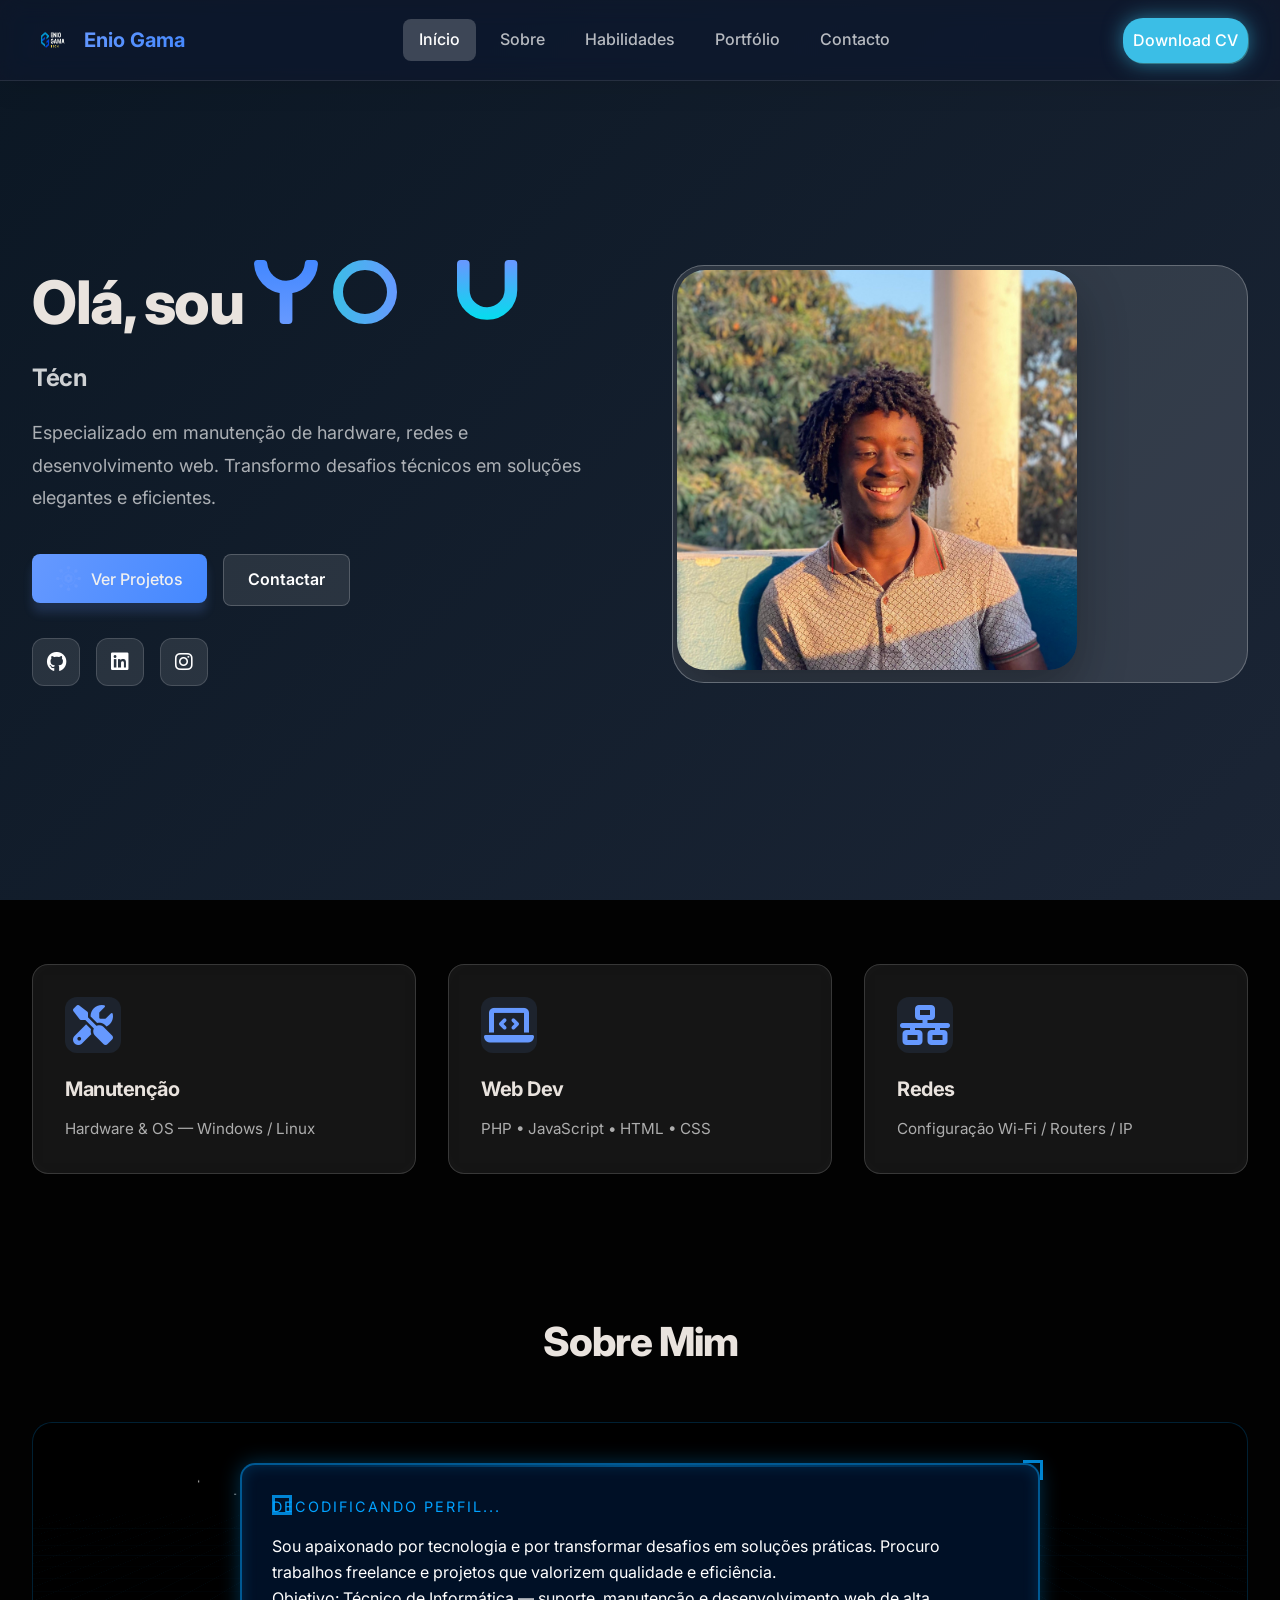
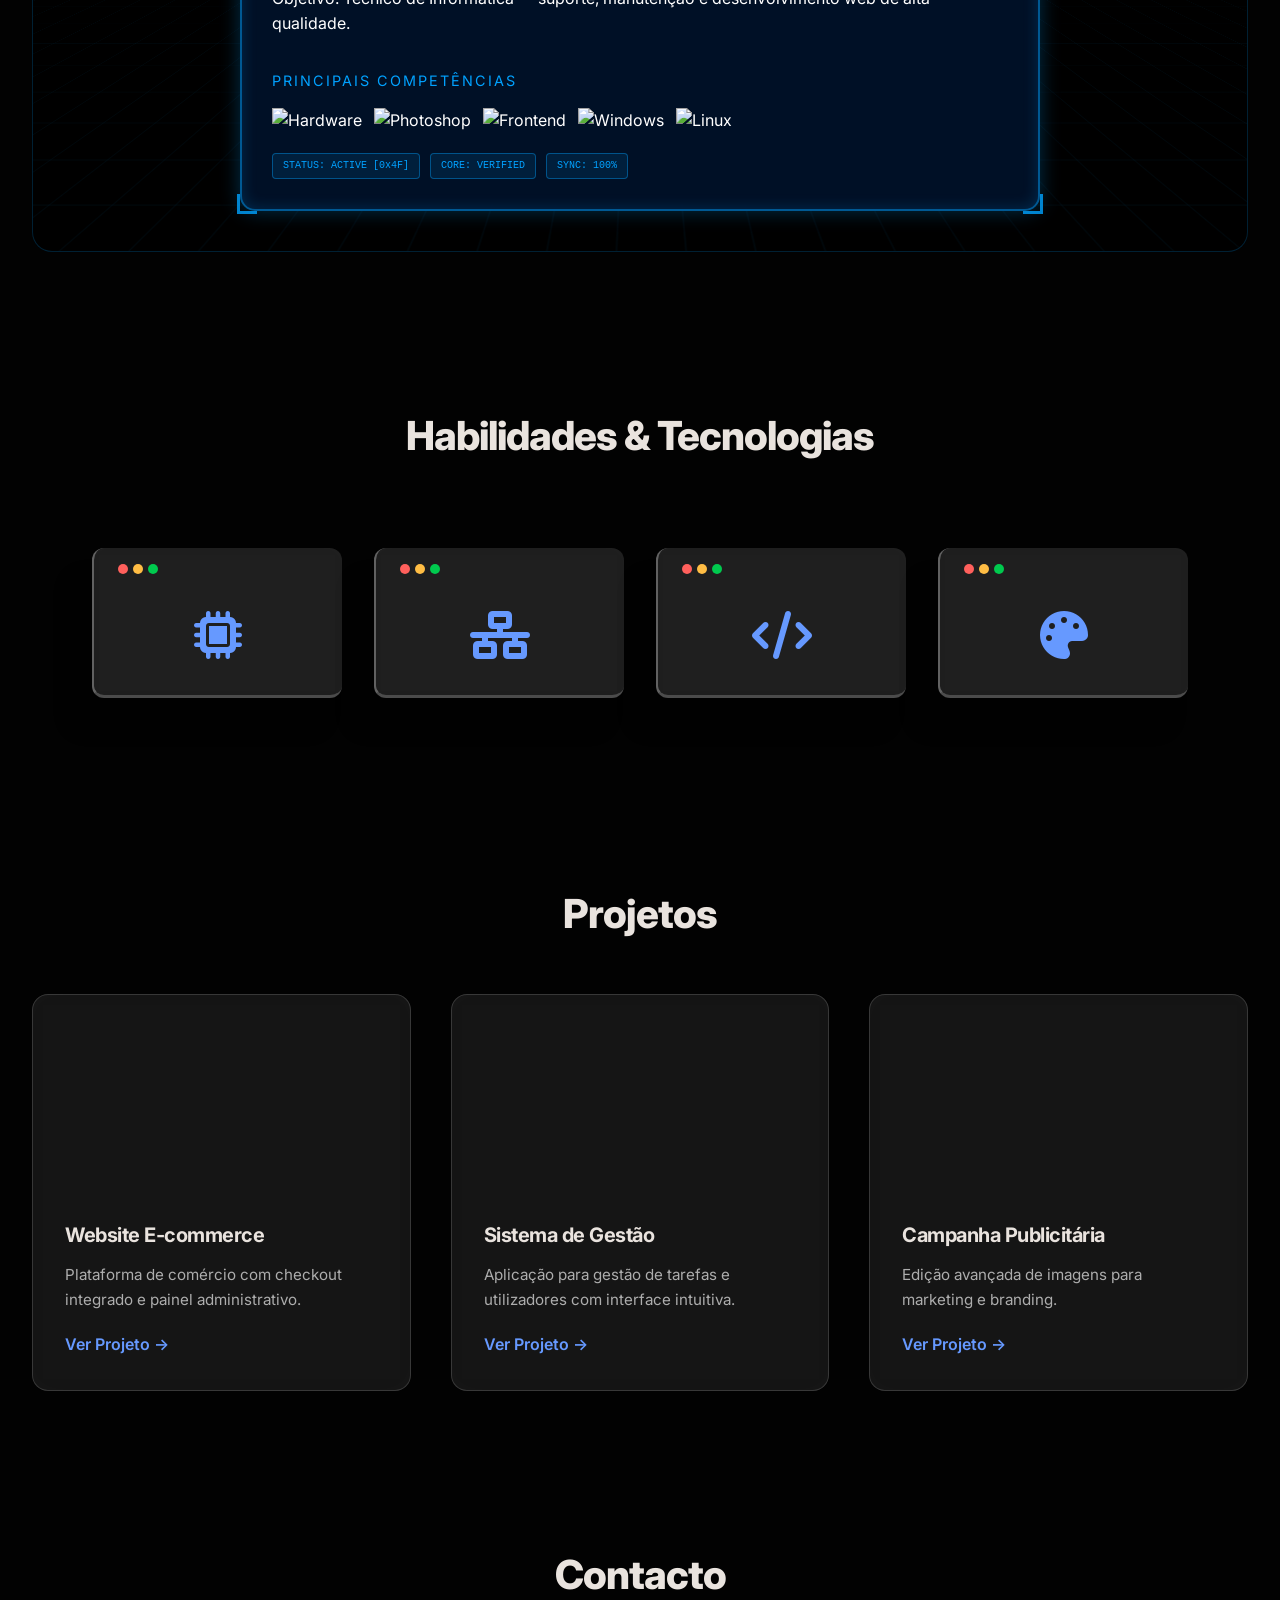
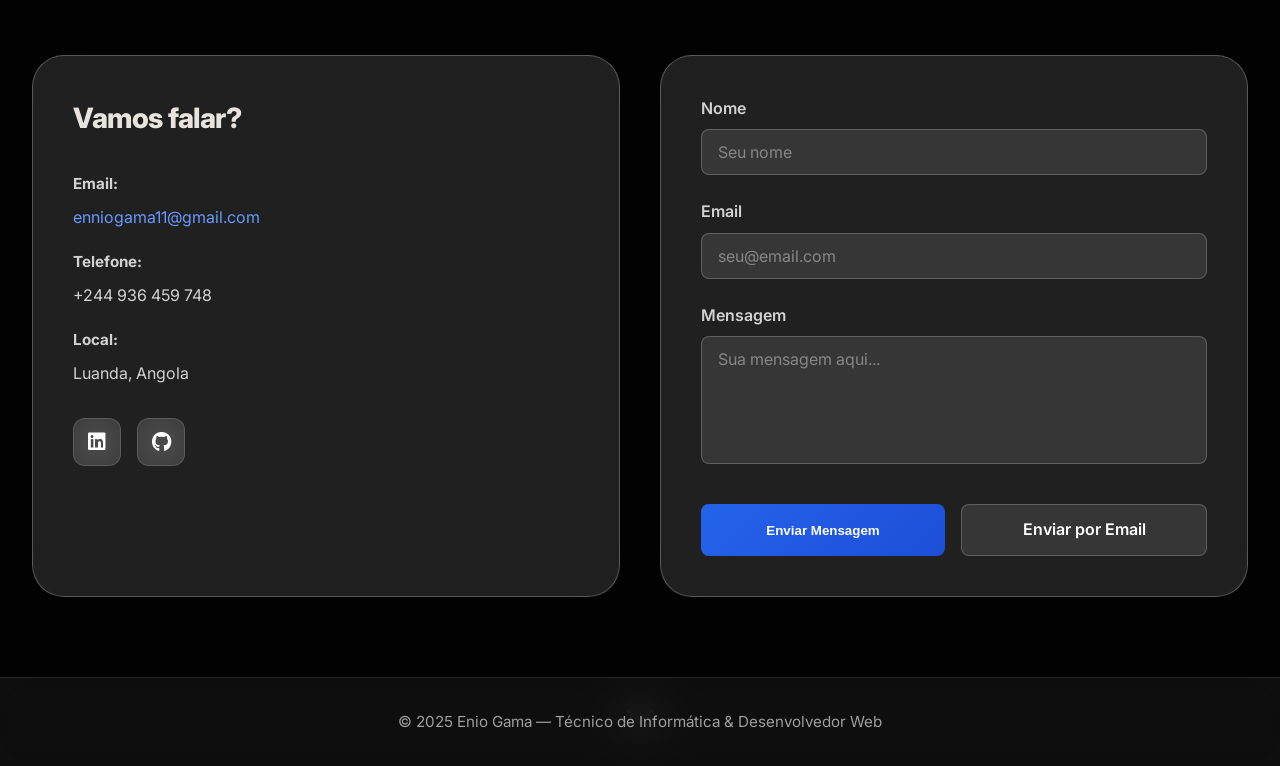
==== index.html @ 0c099ed3 "fix: ajustar tamanho do botão, responsividade da foto e adicionar nome animado SVG" ====
<!DOCTYPE html>
<html lang="pt-PT">
<head>
    <meta charset="UTF-8">
    <meta name="viewport" content="width=device-width, initial-scale=1.0, maximum-scale=5.0, user-scalable=yes">
    <meta name="description" content="Portfólio profissional de Enio Gama - Técnico de Informática e Desenvolvedor Web">
    <meta name="theme-color" content="#0f172a">
    <title>Enio Gama — Portfólio</title>
    <link rel="icon" type="image/jpeg" href="img/logo_transparente.png">
    <link rel="preconnect" href="https://fonts.googleapis.com">
    <link rel="preconnect" href="https://fonts.gstatic.com" crossorigin>
    <link href="https://fonts.googleapis.com/css2?family=Inter:wght@300;400;500;600;700&display=swap" rel="stylesheet">
    <link rel="stylesheet" href="https://cdnjs.cloudflare.com/ajax/libs/font-awesome/6.4.0/css/all.min.css">
    <link rel="stylesheet" href="css/style.css">
</head>
<body class="dark">
    <!-- Circuit Board Loader - High Tech Animation -->
    <style>
      .loader-wrapper {
        position: fixed;
        inset: 0;
        background: #08090a; /* Fallback para a cor de fundo */
        background: oklch(0.08 0.005 285.823);
        z-index: 9999;
        display: flex;
        align-items: center;
        justify-content: center;
        transition: opacity 0.5s ease, visibility 0.5s;
      }
      .loader-container {
        width: 100%;
        max-width: 600px;
        padding: 0 1rem;
        text-align: center;
      }
      .circuit-loader {
        width: 100%;
        height: auto;
        max-width: 500px;
        display: block;
        margin: 0 auto;
      }
      .trace-bg {
        stroke: #252525;
        stroke-width: 1.8;
        fill: none;
      }
      .trace-flow {
        stroke-width: 1.8;
        fill: none;
        stroke-dasharray: 40 400;
        stroke-dashoffset: 438;
        animation: flow 3s cubic-bezier(0.5, 0, 0.9, 1) infinite;
      }
      .blue2 { stroke: #399fff; filter: drop-shadow(0 0 6px #399fff); }
      .blue { stroke: #399fff; filter: drop-shadow(0 0 6px #399fff); }
      @keyframes flow { to { stroke-dashoffset: 0; } }
    </style>
    <div id="loader" class="loader-wrapper">
      <div class="loader-container">
        <svg class="circuit-loader" viewBox="0 0 800 500" xmlns="http://www.w3.org/2000/svg">
          <defs>
            <linearGradient id="chipGradient" x1="0" y1="0" x2="0" y2="1">
              <stop offset="0%" stop-color="#2d2d2d"></stop>
              <stop offset="100%" stop-color="#0f0f0f"></stop>
            </linearGradient>

            <linearGradient id="textGradient" x1="0" y1="0" x2="0" y2="1">
              <stop offset="0%" stop-color="#eeeeee"></stop>
              <stop offset="100%" stop-color="#888888"></stop>
            </linearGradient>

            <linearGradient id="pinGradient" x1="1" y1="0" x2="0" y2="0">
              <stop offset="0%" stop-color="#bbbbbb"></stop>
              <stop offset="50%" stop-color="#888888"></stop>
              <stop offset="100%" stop-color="#555555"></stop>
            </linearGradient>
          </defs>

          <g id="traces">
            <path d="M100 100 H200 V210 H326" class="trace-bg"></path>
            <path d="M100 100 H200 V210 H326" class="trace-flow blue2"></path>

            <path d="M80 180 H180 V230 H326" class="trace-bg"></path>
            <path d="M80 180 H180 V230 H326" class="trace-flow blue"></path>

            <path d="M60 260 H150 V250 H326" class="trace-bg"></path>
            <path d="M60 260 H150 V250 H326" class="trace-flow blue2"></path>

            <path d="M100 350 H200 V270 H326" class="trace-bg"></path>
            <path d="M100 350 H200 V270 H326" class="trace-flow blue"></path>

            <path d="M700 90 H560 V210 H474" class="trace-bg"></path>
            <path d="M700 90 H560 V210 H474" class="trace-flow blue"></path>

            <path d="M740 160 H580 V230 H474" class="trace-bg"></path>
            <path d="M740 160 H580 V230 H474" class="trace-flow blue2"></path>

            <path d="M720 250 H590 V250 H474" class="trace-bg"></path>
            <path d="M720 250 H590 V250 H474" class="trace-flow blue"></path>

            <path d="M680 340 H570 V270 H474" class="trace-bg"></path>
            <path d="M680 340 H570 V270 H474" class="trace-flow blue2"></path>
          </g>

          <rect
            x="330"
            y="190"
            width="140"
            height="100"
            rx="20"
            ry="20"
            fill="url(#chipGradient)"
            stroke="#222"
            stroke-width="3"
            filter="drop-shadow(0 0 6px rgba(0,0,0,0.8))"
          ></rect>

          <g>
            <rect
              x="322"
              y="205"
              width="8"
              height="10"
              fill="url(#pinGradient)"
              rx="2"
            ></rect>
            <rect
              x="322"
              y="225"
              width="8"
              height="10"
              fill="url(#pinGradient)"
              rx="2"
            ></rect>
            <rect
              x="322"
              y="245"
              width="8"
              height="10"
              fill="url(#pinGradient)"
              rx="2"
            ></rect>
            <rect
              x="322"
              y="265"
              width="8"
              height="10"
              fill="url(#pinGradient)"
              rx="2"
            ></rect>
          </g>

          <g>
            <rect
              x="470"
              y="205"
              width="8"
              height="10"
              fill="url(#pinGradient)"
              rx="2"
            ></rect>
            <rect
              x="470"
              y="225"
              width="8"
              height="10"
              fill="url(#pinGradient)"
              rx="2"
            ></rect>
            <rect
              x="470"
              y="245"
              width="8"
              height="10"
              fill="url(#pinGradient)"
              rx="2"
            ></rect>
            <rect
              x="470"
              y="265"
              width="8"
              height="10"
              fill="url(#pinGradient)"
              rx="2"
            ></rect>
          </g>

          <text
            x="400"
            y="240"
            font-family="Arial, sans-serif"
            font-size="22"
            fill="url(#textGradient)"
            text-anchor="middle"
            alignment-baseline="middle"
          >
            Loading
          </text>

          <circle cx="100" cy="100" r="5" fill="black"></circle>
          <circle cx="80" cy="180" r="5" fill="black"></circle>
          <circle cx="60" cy="260" r="5" fill="black"></circle>
          <circle cx="100" cy="350" r="5" fill="black"></circle>

          <circle cx="700" cy="90" r="5" fill="black"></circle>
          <circle cx="740" cy="160" r="5" fill="black"></circle>
          <circle cx="720" cy="250" r="5" fill="black"></circle>
          <circle cx="680" cy="340" r="5" fill="black"></circle>
        </svg>
      </div>
    </div>

    <!-- Scroll Progress Bar -->
    <div class="scroll-progress-container">
        <div id="scrollProgress" class="scroll-progress-bar"></div>
    </div>
    <!-- Background with overlay -->
    <div class="bg-layer" style="background-image: url('img/p0aRAGZ.png');" aria-hidden="true"></div>

    <!-- Content -->
    <div class="content">
        <!-- Header/Navigation -->
        <header class="site-header">
            <div class="container header-inner">
                <!-- Logo -->
                <a href="#inicio" class="brand">
                    <img src="img/logo_transparente.png" alt="Logo" class="brand-logo">
                    <span class="brand-text">Enio Gama</span>
                </a>

                <!-- Desktop Navigation -->
                <nav class="nav" id="mainNav">
                    <a href="#inicio" class="nav-link active">Início</a>
                    <a href="#sobre" class="nav-link">Sobre</a>
                    <a href="#habilidades" class="nav-link">Habilidades</a>
                    <a href="#portfolio" class="nav-link">Portfólio</a>
                    <a href="#contato" class="nav-link">Contacto</a>
                </nav>

                <!-- Download CV Button -->
                <a href="https://drive.google.com/file/d/1VqJ1Z6pgqIxwelakeG-s9hEMBkqUm4hx/view?usp=drivesdk" target="_blank" rel="noopener noreferrer" class="btn-cv-link">
                    <button class="botao">
                        <svg
                            class="mysvg"
                            xmlns="http://www.w3.org/2000/svg"
                            fill="none"
                            viewBox="0 0 24 24"
                            height="24px"
                            width="24px"
                        >
                            <g stroke-width="0" id="SVGRepo_bgCarrier"></g>
                            <g
                            stroke-linejoin="round"
                            stroke-linecap="round"
                            id="SVGRepo_tracerCarrier"
                            ></g>
                            <g id="SVGRepo_iconCarrier">
                            <g id="Interface / Download">
                                <path
                                stroke-linejoin="round"
                                stroke-linecap="round"
                                stroke-width="2"
                                stroke="#f1f1f1"
                                d="M6 21H18M12 3V17M12 17L17 12M12 17L7 12"
                                id="Vector"
                                ></path>
                            </g>
                            </g>
                        </svg>
                        <span class="texto">Download CV</span>
                    </button>
                </a>

                <!-- Mobile Menu Button -->
                <button id="menuToggle" class="hamburger" aria-label="Abrir menu">
                    <i class="fas fa-bars"></i>
                </button>
            </div>

            <!-- Mobile Navigation -->
            <nav class="nav-mobile" id="navMobile">
                <a href="#inicio" class="nav-link-mobile">Início</a>
                <a href="#sobre" class="nav-link-mobile">Sobre</a>
                <a href="#habilidades" class="nav-link-mobile">Habilidades</a>
                <a href="#portfolio" class="nav-link-mobile">Portfólio</a>
                <a href="#contato" class="nav-link-mobile">Contacto</a>
                <a href="https://drive.google.com/file/d/1VqJ1Z6pgqIxwelakeG-s9hEMBkqUm4hx/view?usp=drivesdk" target="_blank" rel="noopener noreferrer" class="nav-link-mobile">
                    <i class="fas fa-download"></i> Download CV
                </a>
            </nav>
        </header>

        <!-- Hero Section -->
        <section id="inicio" class="hero-section">
            <div class="container hero-grid">
                <div class="hero-content scroll-reveal">
                    <h1 class="hero-title">Olá, sou <span class="animated-name-loader">
                        <svg height="0" width="0" viewBox="0 0 64 64" class="absolute">
                            <defs xmlns="http://www.w3.org/2000/svg">
                                <linearGradient gradientUnits="userSpaceOnUse" y2="2" x2="0" y1="62" x1="0" id="gradient-b">
                                    <stop stop-color="#6699ff"></stop>
                                    <stop stop-color="#4488ff" offset="1"></stop>
                                </linearGradient>
                                <linearGradient gradientUnits="userSpaceOnUse" y2="0" x2="0" y1="64" x1="0" id="gradient-c">
                                    <stop stop-color="#3bbee6"></stop>
                                    <stop stop-color="#6699ff" offset="1"></stop>
                                    <animateTransform repeatCount="indefinite" keySplines=".42,0,.58,1;.42,0,.58,1;.42,0,.58,1;.42,0,.58,1;.42,0,.58,1;.42,0,.58,1;.42,0,.58,1;.42,0,.58,1" keyTimes="0; 0.125; 0.25; 0.375; 0.5; 0.625; 0.75; 0.875; 1" dur="8s" values="0 32 32;-270 32 32;-270 32 32;-540 32 32;-540 32 32;-810 32 32;-810 32 32;-1080 32 32;-1080 32 32" type="rotate" attributeName="gradientTransform"></animateTransform>
                                </linearGradient>
                                <linearGradient gradientUnits="userSpaceOnUse" y2="2" x2="0" y1="62" x1="0" id="gradient-d">
                                    <stop stop-color="#00e0ed"></stop>
                                    <stop stop-color="#6699ff" offset="1"></stop>
                                </linearGradient>
                            </defs>
                        </svg>
                        <svg xmlns="http://www.w3.org/2000/svg" fill="none" viewBox="0 0 64 64" height="64" width="64" class="inline-block">
                            <path stroke-linejoin="round" stroke-linecap="round" stroke-width="8" stroke="url(#gradient-b)" d="M 54.722656,3.9726563 A 2.0002,2.0002 0 0 0 54.941406,4 h 5.007813 C 58.955121,17.046124 49.099667,27.677057 36.121094,29.580078 a 2.0002,2.0002 0 0 0 -1.708985,1.978516 V 60 H 29.587891 V 31.558594 A 2.0002,2.0002 0 0 0 27.878906,29.580078 C 14.900333,27.677057 5.0448787,17.046124 4.0507812,4 H 9.28125 c 1.231666,11.63657 10.984383,20.554048 22.6875,20.734375 a 2.0002,2.0002 0 0 0 0.02344,0 c 11.806958,0.04283 21.70649,-9.003371 22.730469,-20.7617187 z" class="dash" pathLength="360"></path>
                        </svg>
                        <svg xmlns="http://www.w3.org/2000/svg" fill="none" style="--rotation-duration:0ms; --rotation-direction:normal;" viewBox="0 0 64 64" height="64" width="64" class="inline-block">
                            <path stroke-linejoin="round" stroke-linecap="round" stroke-width="10" stroke="url(#gradient-c)" d="M 32 32 m 0 -27 a 27 27 0 1 1 0 54 a 27 27 0 1 1 0 -54" class="spin" pathLength="360"></path>
                        </svg>
                        <div class="w-2"></div>
                        <svg xmlns="http://www.w3.org/2000/svg" fill="none" style="--rotation-duration:0ms; --rotation-direction:normal;" viewBox="0 0 64 64" height="64" width="64" class="inline-block">
                            <path stroke-linejoin="round" stroke-linecap="round" stroke-width="8" stroke="url(#gradient-d)" d="M 4,4 h 4.6230469 v 25.919922 c -0.00276,11.916203 9.8364941,21.550422 21.7500001,21.296875 11.616666,-0.240651 21.014356,-9.63894 21.253906,-21.25586 a 2.0002,2.0002 0 0 0 0,-0.04102 V 4 H 56.25 v 25.919922 c 0,14.33873 -11.581192,25.919922 -25.919922,25.919922 a 2.0002,2.0002 0 0 0 -0.0293,0 C 15.812309,56.052941 3.998433,44.409961 4,29.919922 Z" class="dash" pathLength="360"></path>
                        </svg>
                    </span></h1>
                    <p class="hero-subtitle">Técnico de Informática • Desenvolvedor Web</p>
                    <p class="hero-description">Especializado em manutenção de hardware, redes e desenvolvimento web. Transformo desafios técnicos em soluções elegantes e eficientes.</p>

                    <!-- CTA Buttons -->
                    <div class="hero-cta">
                        <a href="#portfolio" class="Projects-Button-Link">
                            <button class="Projects-Button">
                                <span class="IconContainer">
                                    <svg xmlns="http://www.w3.org/2000/svg" fill="none" viewBox="0 0 259 259" class="svgBG">
                                        <circle stroke-width="7" stroke="#6699ff" r="69" cy="129.5" cx="129.5"></circle>
                                        <circle fill="#6699ff" r="18.5" cy="18.5" cx="129.5"></circle>
                                        <circle fill="#6699ff" r="18.5" cy="51.5" cx="206.5"></circle>
                                        <circle fill="#6699ff" r="18.5" cy="129.5" cx="240.5"></circle>
                                        <circle fill="#6699ff" r="18.5" cy="207.5" cx="207.5"></circle>
                                        <circle fill="#6699ff" r="18.5" cy="206.5" cx="52.5"></circle>
                                        <circle fill="#6699ff" r="18.5" cy="240.5" cx="129.5"></circle>
                                        <circle fill="#6699ff" r="18.5" cy="129.5" cx="18.5"></circle>
                                        <circle fill="#6699ff" r="18.5" cy="50.5" cx="51.5"></circle>
                                        <line stroke-width="8" stroke="#6699ff" y2="78.7279" x2="79.3848" y1="63.1716" x1="63.8284"></line>
                                        <line stroke-width="8" stroke="#6699ff" y2="194.728" x2="195.385" y1="179.172" x1="179.828"></line>
                                        <line stroke-width="8" stroke="#6699ff" y2="58" x2="130" y1="36" x1="130"></line>
                                        <line stroke-width="8" stroke="#6699ff" y2="64.1715" x2="194.314" y1="78.3137" x1="180.172"></line>
                                        <line stroke-width="8" stroke="#6699ff" y2="180.172" x2="78.3137" y1="194.314" x1="64.1716"></line>
                                        <line stroke-width="8" stroke="#6699ff" y2="223" x2="130" y1="201" x1="130"></line>
                                        <line stroke-width="8" stroke="#6699ff" y2="129" x2="223" y1="129" x1="201"></line>
                                        <line stroke-width="8" stroke="#6699ff" y2="129" x2="58" y1="129" x1="36"></line>
                                    </svg>
                                    <svg xmlns="http://www.w3.org/2000/svg" fill="none" viewBox="0 0 110 110" class="svgFG">
                                        <circle stroke-width="28" stroke="#6699ff" r="32" cy="55" cx="55"></circle>
                                        <path fill="#6699ff" d="M41 4C41 1.79086 42.7909 0 45 0H65C67.2091 0 69 1.79086 69 4V12H41V4Z"></path>
                                        <path fill="#6699ff" d="M91.9838 16.9513C93.9123 15.8736 96.3492 16.5633 97.4269 18.4918L107.183 35.9507C108.261 37.8791 107.571 40.3161 105.643 41.3937L98.6592 45.2963L85.0002 20.8538L91.9838 16.9513Z"></path>
                                        <path fill="#6699ff" d="M106.209 69.0964C108.106 70.2275 108.728 72.6828 107.596 74.5804L97.3555 91.7596C96.2243 93.6571 93.7691 94.2784 91.8715 93.1472L84.9998 89.0509L99.337 65L106.209 69.0964Z"></path>
                                        <path fill="#6699ff" d="M69 106C69 108.209 67.2091 110 65 110L45 110C42.7909 110 41 108.209 41 106L41 98L69 98V106Z"></path>
                                        <path fill="#6699ff" d="M17.4641 93.2485C15.5509 94.3531 13.1046 93.6976 12 91.7844L2 74.4639C0.89543 72.5508 1.55093 70.1044 3.4641 68.9998L10.3923 64.9998L24.3923 89.2485L17.4641 93.2485Z"></path>
                                        <path fill="#6699ff" d="M3.4641 41.2485C1.55093 40.144 0.895431 37.6976 2 35.7844L12 18.4639C13.1046 16.5508 15.5509 15.8953 17.4641 16.9998L24.3923 20.9998L10.3923 45.2485L3.4641 41.2485Z"></path>
                                    </svg>
                                </span>
                                <span class="text">Ver Projetos</span>
                            </button>
                        </a>
                        <a href="#contato" class="btn btn-secondary">Contactar</a>
                    </div>

                    <!-- Social Links -->
                    <div class="social-links">
                        <a href="https://github.com/enniogama11" target="_blank" rel="noopener noreferrer" class="social-icon" title="GitHub">
                            <i class="fab fa-github"></i>
                        </a>                                                                            
                        <a href="https://www.linkedin.com/in/%C3%A9nio-gama-ba3224287" target="_blank" rel="noopener noreferrer" class="social-icon" title="LinkedIn">
                            <i class="fab fa-linkedin"></i>
                        </a>
                        <a href="https://www.instagram.com/eniogama_" target="_blank" rel="noopener noreferrer" class="social-icon" title="Instagram">
                            <i class="fab fa-instagram"></i>
                        </a>
                    </div>
                </div>

                <!-- Hero Image -->
                <div class="hero-image scroll-reveal delay-200">
                    <div class="glass-lg">
                        <img src="img/enniogama.jpg" alt="Enio Gama" class="profile-img">
                    </div>
                </div>
            </div>

            <!-- Scroll Indicator -->
            <div class="scroll-indicator">
                <i class="fas fa-chevron-down"></i>
            </div>
        </section>

        <!-- Features Section -->
        <section class="features-section">
            <div class="container">
                <div class="features-grid">
                    <div class="feature-card glass-sm scroll-reveal">
                        <div class="feature-icon"><i class="fas fa-tools"></i></div>
                        <h3 class="feature-title">Manutenção</h3>
                        <p class="feature-desc">Hardware & OS — Windows / Linux</p>
                    </div>
                    <div class="feature-card glass-sm scroll-reveal delay-100">
                        <div class="feature-icon"><i class="fas fa-laptop-code"></i></div>
                        <h3 class="feature-title">Web Dev</h3>
                        <p class="feature-desc">PHP • JavaScript • HTML • CSS</p>
                    </div>
                    <div class="feature-card glass-sm scroll-reveal delay-200">
                        <div class="feature-icon"><i class="fas fa-network-wired"></i></div>
                        <h3 class="feature-title">Redes</h3>
                        <p class="feature-desc">Configuração Wi-Fi / Routers / IP</p>
                    </div>
                </div>
            </div>
        </section>

        <!-- Sobre Section -->
        <section id="sobre" class="section-padding">
            <div class="container">
                <h2 class="section-title">Sobre Mim</h2>
                <div class="about-holo-section scroll-reveal">
                    <div class="grid-plane"></div>
                    <div class="stars-container">
                        <div class="star-layer"></div>
                        <div class="star-layer"></div>
                        <div class="star-layer"></div>
                    </div>
                    
                    <div class="holo-content-wrapper">
                        <div class="scan-line"></div>
                        <div class="corner-accent"></div>
                        <div class="corner-accent"></div>
                        <div class="corner-accent"></div>
                        <div class="corner-accent"></div>
                        
                        <span class="holo-title-small">Decodificando Perfil...</span>
                        <p class="about-text">Sou apaixonado por tecnologia e por transformar desafios em soluções práticas. Procuro trabalhos freelance e projetos que valorizem qualidade e eficiência.</p>
                        <p class="about-text muted">Objetivo: Técnico de Informática — suporte, manutenção e desenvolvimento web de alta qualidade.</p>
                        
                        <div style="margin-top: 2rem;">
                            <span class="holo-title-small">Principais Competências</span>
                            <div class="tech-badges" style="display: flex; flex-wrap: wrap; gap: 0.75rem; margin-top: 10px;">
                                <img src="https://img.shields.io/badge/Hardware-95%25-blue?style=for-the-badge&logo=cpu-z&logoColor=white" alt="Hardware">
                                <img src="https://img.shields.io/badge/Photoshop-90%25-blue?style=for-the-badge&logo=adobephotoshop&logoColor=white" alt="Photoshop">
                                <img src="https://img.shields.io/badge/Frontend-85%25-blue?style=for-the-badge&logo=react&logoColor=white" alt="Frontend">
                                <img src="https://img.shields.io/badge/Windows-95%25-0078D6?style=for-the-badge&logo=windows&logoColor=white" alt="Windows">
                                <img src="https://img.shields.io/badge/Linux-80%25-FCC624?style=for-the-badge&logo=linux&logoColor=black" alt="Linux">
                            </div>
                        </div>

                        <div class="data-chips-container">
                            <div class="data-chip-mini">STATUS: ACTIVE [0x4F]</div>
                            <div class="data-chip-mini">CORE: VERIFIED</div>
                            <div class="data-chip-mini">SYNC: 100%</div>
                        </div>
                    </div>
                </div>
            </div>
        </section>

        <!-- Habilidades Section -->
        <section id="habilidades" class="section-padding">
            <div class="container">
                <h2 class="section-title">Habilidades & Tecnologias</h2>
                <div class="skills-grid">
                    <!-- Hardware -->
                    <div class="card scroll-reveal" onclick="this.classList.toggle('active')">
                        <div class="align">
                            <span class="red"></span>
                            <span class="yellow"></span>
                            <span class="green"></span>
                        </div>
                        <div class="card-icon-container">
                            <i class="fas fa-microchip"></i>
                        </div>
                        <h2>Hardware</h2>
                        <div class="content-text">
                            <p>Reparação de hardware e otimização de sistemas operativos.</p>
                            <div class="tech-badges-mini">
                                <img src="https://img.shields.io/badge/Hardware-Expert-blue?style=flat-square&logo=cpu-z&logoColor=white" alt="Hardware">
                            </div>
                        </div>
                    </div>

                    <!-- Redes -->
                    <div class="card scroll-reveal delay-100" onclick="this.classList.toggle('active')">
                        <div class="align">
                            <span class="red"></span>
                            <span class="yellow"></span>
                            <span class="green"></span>
                        </div>
                        <div class="card-icon-container">
                            <i class="fas fa-network-wired"></i>
                        </div>
                        <h2>Redes</h2>
                        <div class="content-text">
                            <p>Configuração de infraestruturas de rede e segurança Cisco.</p>
                            <div class="tech-badges-mini">
                                <img src="https://img.shields.io/badge/Cisco-Expert-005073?style=flat-square&logo=cisco" alt="Cisco">
                            </div>
                        </div>
                    </div>

                    <!-- Web Dev -->
                    <div class="card scroll-reveal delay-200" onclick="this.classList.toggle('active')">
                        <div class="align">
                            <span class="red"></span>
                            <span class="yellow"></span>
                            <span class="green"></span>
                        </div>
                        <div class="card-icon-container">
                            <i class="fas fa-code"></i>
                        </div>
                        <h2>Web Dev</h2>
                        <div class="content-text">
                            <p>Criação de websites modernos, responsivos e dinâmicos.</p>
                            <div class="tech-badges-mini">
                                <img src="https://img.shields.io/badge/JavaScript-F7DF1E?style=flat-square&logo=javascript&logoColor=black" alt="JS">
                                <img src="https://img.shields.io/badge/PHP-777BB4?style=flat-square&logo=php&logoColor=white" alt="PHP">
                            </div>
                        </div>
                    </div>

                    <!-- Design -->
                    <div class="card scroll-reveal delay-300" onclick="this.classList.toggle('active')">
                        <div class="align">
                            <span class="red"></span>
                            <span class="yellow"></span>
                            <span class="green"></span>
                        </div>
                        <div class="card-icon-container">
                            <i class="fas fa-palette"></i>
                        </div>
                        <h2>Design</h2>
                        <div class="content-text">
                            <p>Edição de imagem profissional e criação de assets visuais.</p>
                            <div class="tech-badges-mini">
                                <img src="https://img.shields.io/badge/Photoshop-31A8FF?style=flat-square&logo=adobephotoshop&logoColor=white" alt="Photoshop">
                            </div>
                        </div>
                    </div>
                </div>
            </div>
        </section>

        <!-- Portfolio Section -->
        <section id="portfolio" class="section-padding">
            <div class="container">
                <h2 class="section-title">Projetos</h2>
                <div class="portfolio-grid">
                    <article class="project-card glass-sm scroll-reveal">
                        <div class="project-image" style="background-image: url('img/p0aRAGZ.png')"></div>
                        <div class="project-body">
                            <h3 class="project-title">Website E-commerce</h3>
                            <p class="project-desc">Plataforma de comércio com checkout integrado e painel administrativo.</p>
                            <a href="https://www.linkedin.com/posts/%C3%A9nio-gama-ba3224287_lan%C3%A7amento-da-minha-loja-online-hotline-activity-7375217061737771008-qc_5?utm_source=share&utm_medium=member_desktop&rcm=ACoAAEWfS6sBDN6qHVMrei1yQ3VcsPBBWFfsD6w" target="_blank" rel="noopener noreferrer" class="project-link">Ver Projeto →</a>
                        </div>
                    </article>

                    <article class="project-card glass-sm scroll-reveal delay-100">
                        <div class="project-image" style="background-image: url('https://images.unsplash.com/photo-1555066931-4365d14bab8c?w=500&h=500&fit=crop')"></div>
                        <div class="project-body">
                            <h3 class="project-title">Sistema de Gestão</h3>
                            <p class="project-desc">Aplicação para gestão de tarefas e utilizadores com interface intuitiva.</p>
                            <a href="https://www.linkedin.com/in/%C3%A9nio-gama-ba3224287/recent-activity/all/" target="_blank" rel="noopener noreferrer" class="project-link">Ver Projeto →</a>
                        </div>
                    </article>

                    <article class="project-card glass-sm scroll-reveal delay-200">
                        <div class="project-image" style="background-image: url('https://images.unsplash.com/photo-1547658719-da2b51169166?w=500&h=500&fit=crop')"></div>
                        <div class="project-body">
                            <h3 class="project-title">Campanha Publicitária</h3>
                            <p class="project-desc">Edição avançada de imagens para marketing e branding.</p>
                            <a href="#" class="project-link">Ver Projeto →</a>
                        </div>
                    </article>
                </div>
            </div>
        </section>

        <!-- Contacto Section -->
        <section id="contato" class="section-padding">
            <div class="container">
                <h2 class="section-title">Contacto</h2>
                <div class="contact-grid">
                    <!-- Contact Info -->
                    <div class="contact-info glass-lg scroll-reveal">
                        <h3 class="contact-title">Vamos falar?</h3>
                        <div class="contact-details">
                            <p class="contact-item">
                                <span class="contact-label">Email:</span>
                                <a href="mailto:enniogama11@gmail.com" class="contact-link">enniogama11@gmail.com</a>
                            </p>
                            <p class="contact-item">
                                <span class="contact-label">Telefone:</span>
                                +244 936 459 748 
                               
                            </p>
                            <p class="contact-item">
                                <span class="contact-label">Local:</span>
                                Luanda, Angola
                            </p>
                        </div>
                        <div class="social-links">
                            <a href="https://www.linkedin.com/in/%C3%A9nio-gama-ba3224287" target="_blank" rel="noopener noreferrer" class="social-icon">
                                <i class="fab fa-linkedin"></i>
                            </a>
                            <a href="https://github.com/enniogama11" target="_blank" rel="noopener noreferrer" class="social-icon">
                                <i class="fab fa-github"></i>
                            </a>
                        </div>
                    </div>

                    <!-- Contact Form -->
                    <div class="contact-form-wrapper glass-lg scroll-reveal delay-200">
                        <div id="formStatus" class="form-status"></div>
                        <form id="contactForm" class="contact-form">
                            <div class="form-group">
                                <label for="name" class="form-label">Nome</label>
                                <input type="text" id="name" name="name" placeholder="Seu nome" class="form-input" required>
                            </div>
                            <div class="form-group">
                                <label for="email" class="form-label">Email</label>
                                <input type="email" id="email" name="email" placeholder="seu@email.com" class="form-input" required>
                            </div>
                            <div class="form-group">
                                <label for="message" class="form-label">Mensagem</label>
                                <textarea id="message" name="message" placeholder="Sua mensagem aqui..." class="form-input form-textarea" rows="5" required></textarea>
                            </div>
                            <div class="form-actions">
                                <button type="submit" class="btn btn-primary" id="submitBtn">Enviar Mensagem</button>
                                <a href="mailto:enniogama11@gmail.com" class="btn btn-secondary">Enviar por Email</a>
                            </div>
                        </form>
                    </div>
                </div>
            </div>
        </section>

        <!-- Footer -->
        <footer class="site-footer">
            <div class="container">
                <p class="footer-text">© 2025 Enio Gama — Técnico de Informática & Desenvolvedor Web</p>
            </div>
        </footer>
    </div>

    <script src="js/script.js"></script>
</body>
</html>
---- css/style.css ----
/* ===========================
   VARIABLES & THEME
   =========================== */

:root {
    --primary: oklch(0.65 0.25 260);
    --primary-foreground: oklch(0.95 0.01 65);
    --background: oklch(0.08 0.005 285.823);
    --foreground: oklch(0.92 0.01 65);
    --card: oklch(0.15 0.008 285.885);
    --card-foreground: oklch(0.92 0.01 65);
    --border: oklch(1 0 0 / 12%);
    --input: oklch(1 0 0 / 18%);
    --ring: oklch(0.65 0.25 260);
    --radius: 0.65rem;
    --transition: all 0.3s cubic-bezier(0.4, 0, 0.2, 1);
}

/* ===========================
   RESET & BASE STYLES
   =========================== */

* {
    margin: 0;
    padding: 0;
    box-sizing: border-box;
}

html {
    scroll-behavior: smooth;
    overflow-x: hidden;
    width: 100vw;
}

body {
    font-family: 'Inter', -apple-system, BlinkMacSystemFont, 'Segoe UI', sans-serif;
    background-color: var(--background);
    color: var(--foreground);
    line-height: 1.6;
    overflow-x: hidden;
    width: 100vw;
    position: relative;
    margin: 0;
    padding: 0;
}

body.dark {
    background-color: var(--background);
    color: var(--foreground);
}

/* ===========================
   BACKGROUND LAYER
   =========================== */

.bg-layer {
    position: fixed;
    top: 0;
    left: 0;
    width: 100%;
    height: 100%;
    z-index: 0;
    background-attachment: fixed;
    background-size: cover;
    background-position: center;
    background-repeat: no-repeat;
}

.bg-layer::before {
    content: '';
    position: absolute;
    inset: 0;
    background: linear-gradient(135deg, rgba(13, 27, 42, 0.85) 0%, rgba(30, 41, 59, 0.9) 100%);
    pointer-events: none;
}

/* ===========================
   CONTENT WRAPPER
   =========================== */

.content {
    position: relative;
    z-index: 10;
}

/* ===========================
   CONTAINER
   =========================== */

.container {
    width: 100%;
    max-width: 1280px;
    margin: 0 auto;
    padding: 0 1rem;
    box-sizing: border-box;
}

@media (min-width: 640px) {
    .container {
        padding: 0 1.5rem;
    }
}

@media (min-width: 1024px) {
    .container {
        padding: 0 2rem;
    }
}

/* ===========================
   GLASSMORPHISM EFFECTS
   =========================== */

.glass {
    background: rgba(255, 255, 255, 0.1);
    backdrop-filter: blur(20px);
    border: 1px solid rgba(255, 255, 255, 0.2);
    border-radius: 1.5rem;
}

.glass-sm {
    background: rgba(255, 255, 255, 0.08);
    backdrop-filter: blur(16px);
    border: 1px solid rgba(255, 255, 255, 0.15);
    border-radius: 1rem;
}

.glass-lg {
    background: rgba(255, 255, 255, 0.12);
    backdrop-filter: blur(24px);
    border: 1px solid rgba(255, 255, 255, 0.25);
    border-radius: 2rem;
}

/* ===========================
   HEADER/NAVIGATION
   =========================== */

.site-header {
    position: fixed;
    top: 0;
    width: 100%;
    z-index: 50;
    background: rgba(15, 23, 42, 0.75);
    backdrop-filter: blur(12px) saturate(180%);
    -webkit-backdrop-filter: blur(12px) saturate(180%);
    border-bottom: 1px solid rgba(255, 255, 255, 0.1);
    box-shadow: 0 4px 30px rgba(0, 0, 0, 0.1);
}

.header-inner {
    display: flex;
    align-items: center;
    justify-content: space-between;
    height: 4rem;
    padding: 0 1rem;
}

@media (min-width: 768px) {
    .header-inner {
        height: 5rem;
        padding: 0 2rem;
    }
}

/* Brand Logo */
.brand {
    display: flex;
    align-items: center;
    gap: 0.75rem;
    text-decoration: none;
    transition: var(--transition);
}

.brand-logo {
    width: 2.5rem;
    height: 2.5rem;
    border-radius: 0.5rem;
    transition: var(--transition);
}

.brand:hover .brand-logo {
    box-shadow: 0 0 20px rgba(102, 153, 255, 0.4);
}

.brand-text {
    font-size: 1.25rem;
    font-weight: 700;
    background: linear-gradient(135deg, #6699ff, #4488ff);
    -webkit-background-clip: text;
    -webkit-text-fill-color: transparent;
    background-clip: text;
    display: none;
}

@media (min-width: 640px) {
    .brand-text {
        display: inline;
    }
}

/* Desktop Navigation */
.nav {
    display: none;
    align-items: center;
    gap: 0.5rem;
}

@media (min-width: 768px) {
    .nav {
        display: flex;
    }
}

.nav-link {
    padding: 0.5rem 1rem;
    border-radius: 0.5rem;
    text-decoration: none;
    color: rgba(255, 255, 255, 0.7);
    font-weight: 500;
    transition: var(--transition);
}

.nav-link:hover,
.nav-link.active {
    background-color: rgba(255, 255, 255, 0.2);
    color: white;
}

/* CV Button Wrapper */
.btn-cv-link {
    display: none;
    text-decoration: none;
}

@media (min-width: 640px) {
    .btn-cv-link {
        display: block;
    }
}

/* Download Button (Tsiangana) */
.botao {
  width: 125px;
  height: 45px;
  border-radius: 20px;
  border: none;
  box-shadow: 1px 1px rgba(107, 221, 215, 0.37);
  padding: 5px 10px;
  background-color: rgb(59, 190, 230);
  color: #fff;
  font-family: 'Inter', sans-serif;
  font-weight: 505;
  font-size: 16px;
  line-height: 1;
  cursor: pointer;
  filter: drop-shadow(0 0 10px rgba(59, 190, 230, 0.568));
  transition: 0.5s linear;
  position: relative;
  display: flex;
  align-items: center;
  justify-content: center;
}

.botao .mysvg {
  display: none;
}

.botao:hover {
  width: 50px;
  height: 50px;
  border-radius: 50%;
  transition: 0.5s linear;
}

.botao:hover .texto {
  display: none;
}

.botao:hover .mysvg {
  display: inline;
}

.botao:hover::after {
  content: "";
  position: absolute;
  width: 16px;
  height: 3px;
  background-color: rgb(59, 190, 230);
  margin-left: 0px;
  animation: animate 0.9s linear infinite;
  bottom: 15px;
}

.botao:hover::before {
  content: "";
  position: absolute;
  top: -3px;
  left: -3px;
  width: calc(100% + 6px);
  height: calc(100% + 6px);
  border: 3.5px solid transparent;
  border-top: 3.5px solid #fff;
  border-right: 3.5px solid #fff;
  border-radius: 50%;
  animation: animateC 2s linear infinite;
  box-sizing: border-box;
}

@keyframes animateC {
  0% { transform: rotate(0deg); }
  100% { transform: rotate(360deg); }
}

@keyframes animate {
  0% { transform: translateY(0); }
  100% { transform: translateY(10px); opacity: 0; }
}

/* Hamburger Menu */
.hamburger {
    display: flex;
    align-items: center;
    justify-content: center;
    width: 2.5rem;
    height: 2.5rem;
    background: none;
    border: none;
    color: white;
    font-size: 1.5rem;
    cursor: pointer;
    transition: var(--transition);
}

@media (min-width: 768px) {
    .hamburger {
        display: none;
    }
}

.hamburger:hover {
    background-color: rgba(255, 255, 255, 0.1);
    border-radius: 0.5rem;
}

/* Mobile Navigation */
.nav-mobile {
    display: none;
    position: absolute;
    top: 100%;
    left: 0;
    right: 0;
    background: rgba(15, 23, 42, 0.95);
    backdrop-filter: blur(16px);
    -webkit-backdrop-filter: blur(16px);
    border-bottom: 1px solid rgba(255, 255, 255, 0.1);
    padding: 1rem 0;
    flex-direction: column;
    gap: 0;
    animation: slideDown 0.3s ease-out;
}

.nav-mobile.active {
    display: flex;
}

@media (min-width: 768px) {
    .nav-mobile {
        display: none !important;
    }
}

.nav-link-mobile {
    display: block;
    padding: 0.75rem 1rem;
    color: rgba(255, 255, 255, 0.7);
    text-decoration: none;
    transition: var(--transition);
    border-left: 3px solid transparent;
}

.nav-link-mobile:hover {
    background-color: rgba(255, 255, 255, 0.1);
    color: white;
    border-left-color: #6699ff;
}

/* ===========================
   HERO SECTION
   =========================== */

.hero-section {
    min-height: 100vh;
    display: flex;
    align-items: center;
    justify-content: center;
    padding-top: 5rem;
    padding-bottom: 2rem;
}

.hero-grid {
    display: grid;
    grid-template-columns: 1fr;
    gap: 3rem;
    align-items: center;
}

@media (min-width: 768px) {
    .hero-grid {
        grid-template-columns: 1fr 1fr;
        gap: 4rem;
    }
}

.hero-content {
    animation: slideInLeft 0.6s ease-out forwards;
}

.hero-title {
    font-size: clamp(2rem, 8vw, 3.75rem);
    font-weight: 800;
    line-height: 1.1;
    margin-bottom: 1.5rem;
    letter-spacing: -1.5px;
}

.text-gradient {
    background: linear-gradient(135deg, #6699ff, #4488ff);
    -webkit-background-clip: text;
    -webkit-text-fill-color: transparent;
    background-clip: text;
}

.hero-subtitle {
    font-size: 1.5rem;
    color: rgba(255, 255, 255, 0.8);
    font-weight: 700;
    margin-bottom: 1.25rem;
    letter-spacing: -0.5px;
}

.hero-description {
    font-size: 1.125rem;
    color: rgba(255, 255, 255, 0.65);
    margin-bottom: 2.5rem;
    line-height: 1.8;
    font-weight: 400;
}

.hero-cta {
    display: flex;
    flex-direction: column;
    gap: 1rem;
    margin-bottom: 2rem;
}

@media (min-width: 640px) {
    .hero-cta {
        flex-direction: row;
    }
}

.hero-image {
    animation: slideInRight 0.6s ease-out forwards;
    animation-delay: 0.2s;
}

.hero-image .glass-lg {
    padding: 0.25rem;
    overflow: hidden;
}

.profile-img {
    width: 100%;
    height: auto;
    max-width: 400px;
    border-radius: 1.75rem;
    object-fit: cover;
    aspect-ratio: 1;
    animation: float 6s ease-in-out infinite;
    box-shadow: 0 20px 50px rgba(0, 0, 0, 0.3);
}

@media (max-width: 768px) {
    .profile-img {
        max-width: 280px;
    }
}

@media (max-width: 480px) {
    .profile-img {
        max-width: 200px;
    }
}

@keyframes float {
    0% { transform: translateY(0px); }
    50% { transform: translateY(-20px); }
    100% { transform: translateY(0px); }
}

.scroll-indicator {
    position: absolute;
    bottom: 2rem;
    left: 50%;
    transform: translateX(-50%);
    animation: bounce 2s infinite;
}

.scroll-indicator i {
    font-size: 2rem;
    color: rgba(255, 255, 255, 0.5);
}

/* ===========================
   BUTTONS
   =========================== */

.btn {
    display: inline-block;
    padding: 0.75rem 1.5rem;
    border-radius: 0.5rem;
    font-weight: 600;
    text-decoration: none;
    border: none;
    cursor: pointer;
    transition: var(--transition);
    text-align: center;
}

.btn-primary {
    background: linear-gradient(135deg, #2563eb, #1d4ed8);
    color: white;
}

.btn-primary:hover {
    box-shadow: 0 0 20px rgba(37, 99, 235, 0.4);
    transform: translateY(-2px);
}

.btn-secondary {
    background: rgba(255, 255, 255, 0.1);
    color: white;
    border: 1px solid rgba(255, 255, 255, 0.2);
}

.btn-secondary:hover {
    background: rgba(255, 255, 255, 0.2);
    box-shadow: 0 0 20px rgba(102, 153, 255, 0.3);
    transform: translateY(-2px);
}

/* ===========================
   SOCIAL LINKS
   =========================== */

.social-links {
    display: flex;
    gap: 1rem;
}

.social-icon {
    display: flex;
    align-items: center;
    justify-content: center;
    width: 3rem;
    height: 3rem;
    background: rgba(255, 255, 255, 0.1);
    backdrop-filter: blur(16px);
    border: 1px solid rgba(255, 255, 255, 0.15);
    border-radius: 0.75rem;
    color: white;
    text-decoration: none;
    font-size: 1.25rem;
    transition: var(--transition);
}

.social-icon:hover {
    box-shadow: 0 0 20px rgba(102, 153, 255, 0.3);
    transform: translateY(-2px);
}

/* ===========================
   FEATURES SECTION
   =========================== */

.features-section {
    padding: 4rem 0;
}

.features-grid {
    display: grid;
    grid-template-columns: repeat(auto-fit, minmax(250px, 1fr));
    gap: 2rem;
}

.feature-card {
    padding: 2rem;
    transition: var(--transition);
}

.feature-card:hover {
    box-shadow: 0 0 30px rgba(102, 153, 255, 0.2);
    transform: translateY(-4px);
}

.feature-icon {
    font-size: 2.5rem;
    margin-bottom: 1.25rem;
    color: #6699ff;
    display: flex;
    align-items: center;
    justify-content: center;
    width: 3.5rem;
    height: 3.5rem;
    background: rgba(102, 153, 255, 0.1);
    border-radius: 0.75rem;
}

.feature-title {
    font-size: 1.25rem;
    font-weight: 700;
    margin-bottom: 0.75rem;
    letter-spacing: -0.5px;
}

.feature-desc {
    color: rgba(255, 255, 255, 0.65);
    font-size: 0.95rem;
    line-height: 1.6;
    font-weight: 400;
}

/* ===========================
   SECTION STYLES
   =========================== */

.section-padding {
    padding: 5rem 0;
}

.section-title {
    font-size: 2.5rem;
    font-weight: 800;
    text-align: center;
    margin-bottom: 3.5rem;
    letter-spacing: -1px;
    line-height: 1.2;
}

/* ===========================
   ABOUT SECTION (HOLO)
   =========================== */

.about-holo-section {
  position: relative;
  width: 100%;
  min-height: 400px;
  background: #000;
  border-radius: 20px;
  overflow: hidden;
  display: flex;
  align-items: center;
  justify-content: center;
  padding: 40px 20px;
  margin-top: 2rem;
  border: 1px solid rgba(0, 162, 255, 0.2);
}

@media (max-width: 768px) {
  .about-holo-section {
    padding: 30px 15px;
    min-height: auto;
  }
  .holo-content-wrapper {
    padding: 20px !important;
  }
  .holo-content-wrapper .about-text {
    font-size: 0.95rem !important;
  }
  .tech-badges img {
    height: 25px;
  }
}

.stars-container {
  position: absolute;
  width: 100%;
  height: 100%;
  perspective: 500px;
  transform-style: preserve-3d;
  pointer-events: none;
}

.star-layer {
  position: absolute;
  width: 100%;
  height: 100%;
  top: 0;
  left: 0;
  opacity: 0.8;
}

.star-layer:nth-child(1) { transform: translateZ(-50px); animation: star-drift 150s linear infinite; }
.star-layer:nth-child(2) { transform: translateZ(-100px); animation: star-drift 200s linear infinite reverse; opacity: 0.6; }
.star-layer:nth-child(3) { transform: translateZ(-200px); animation: star-drift 250s linear infinite; opacity: 0.4; }

@keyframes star-drift {
  0% { transform: translateZ(-50px) translateY(0); }
  100% { transform: translateZ(-50px) translateY(100%); }
}

.star-layer::before {
  content: "";
  position: absolute;
  width: 100%;
  height: 100%;
  background-image: radial-gradient(1px 1px at 10% 10%, white 100%, transparent),
    radial-gradient(1px 1px at 20% 20%, white 100%, transparent),
    radial-gradient(2px 2px at 30% 30%, white 100%, transparent),
    radial-gradient(1px 1px at 40% 40%, white 100%, transparent),
    radial-gradient(2px 2px at 50% 50%, white 100%, transparent);
}

.grid-plane {
  position: absolute;
  width: 200%;
  height: 200%;
  top: -50%;
  left: -50%;
  background-image: linear-gradient(rgba(0, 162, 255, 0.15) 1px, transparent 1px),
    linear-gradient(90deg, rgba(0, 162, 255, 0.15) 1px, transparent 1px);
  background-size: 40px 40px;
  transform: perspective(500px) rotateX(60deg);
  transform-origin: center;
  animation: grid-move 20s linear infinite;
  opacity: 0.3;
  pointer-events: none;
}

@keyframes grid-move {
  0% { transform: perspective(500px) rotateX(60deg) translateY(0); }
  100% { transform: perspective(500px) rotateX(60deg) translateY(40px); }
}

.holo-content-wrapper {
  position: relative;
  z-index: 20;
  width: 100%;
  max-width: 800px;
  background: rgba(0, 24, 55, 0.7);
  backdrop-filter: blur(12px);
  border: 2px solid rgba(0, 162, 255, 0.5);
  border-radius: 15px;
  padding: 30px;
  box-shadow: 0 0 20px rgba(0, 162, 255, 0.3), inset 0 0 15px rgba(0, 162, 255, 0.2);
  color: #fff;
}

.holo-title-small {
  font-size: 0.9rem;
  text-transform: uppercase;
  letter-spacing: 2px;
  color: #00a2ff;
  margin-bottom: 1rem;
  display: block;
}

.corner-accent {
  position: absolute;
  width: 20px;
  height: 20px;
  border-style: solid;
  border-width: 3px;
  border-color: rgba(0, 162, 255, 0.8);
}

.corner-accent:nth-child(1) { top: -5px; left: -5px; border-right: none; border-bottom: none; }
.corner-accent:nth-child(2) { top: -5px; right: -5px; border-left: none; border-bottom: none; }
.corner-accent:nth-child(3) { bottom: -5px; left: -5px; border-right: none; border-top: none; }
.corner-accent:nth-child(4) { bottom: -5px; right: -5px; border-left: none; border-top: none; }

.scan-line {
  position: absolute;
  top: 0;
  left: 0;
  width: 100%;
  height: 2px;
  background: linear-gradient(90deg, transparent, rgba(0, 162, 255, 0.8), transparent);
  animation: scan-move 4s linear infinite;
  opacity: 0.5;
}

@keyframes scan-move {
  0% { top: 0; }
  100% { top: 100%; }
}

.data-chips-container {
  display: flex;
  gap: 10px;
  margin-top: 20px;
  flex-wrap: wrap;
}

.data-chip-mini {
  padding: 4px 10px;
  background: rgba(0, 162, 255, 0.1);
  border: 1px solid rgba(0, 162, 255, 0.4);
  border-radius: 4px;
  font-size: 10px;
  font-family: monospace;
  color: #00a2ff;
}

/* ===========================
   SKILLS CARDS (UIVERSE)
   =========================== */

.skills-grid {
  display: flex;
  flex-wrap: wrap;
  justify-content: center;
  gap: 2rem;
  padding: 2rem 0;
}

.card {
  width: 250px;
  height: 150px;
  padding: 0.5rem;
  background: rgba(198, 198, 198, 0.15);
  border-radius: 12px;
  backdrop-filter: blur(10px);
  border-bottom: 3px solid rgba(255, 255, 255, 0.2);
  border-left: 2px rgba(255, 255, 255, 0.3) outset;
  box-shadow: -20px 30px 20px rgba(0, 0, 0, 0.2);
  transform: skewX(10deg);
  transition: all .4s cubic-bezier(0.175, 0.885, 0.32, 1.275);
  overflow: hidden;
  color: white;
  display: flex;
  flex-direction: column;
  cursor: pointer;
  position: relative;
}

.card:hover, .card.active {
  height: 300px;
  transform: skew(0deg) scale(1.05);
  background: rgba(198, 198, 198, 0.25);
  z-index: 10;
}

.align {
  padding: 0.5rem 1rem;
  display: flex;
  flex-direction: row;
  gap: 5px;
  align-self: flex-start;
}

.red, .yellow, .green {
  width: 10px;
  height: 10px;
  border-radius: 50%;
}

.red { background-color: #ff605c; }
.yellow { background-color: #ffbd44; }
.green { background-color: #00ca4e; }

.card-icon-container {
  text-align: center;
  margin: 1rem 0;
  font-size: 3rem;
  color: #6699ff;
  transition: .4s;
}

.card:hover .card-icon-container, .card.active .card-icon-container {
  transform: scale(0.8);
  margin: 0.5rem 0;
}

.card h2 {
  text-align: center;
  margin: 0.5rem;
  color: rgb(218, 244, 237);
  font-size: 1.2rem;
}

.card .content-text {
  opacity: 0;
  transform: translateY(20px);
  transition: all .4s ease;
  padding: 0 1.5rem;
  text-align: center;
  pointer-events: none;
}

.card:hover .content-text, .card.active .content-text {
  opacity: 1;
  transform: translateY(0);
  pointer-events: auto;
}

.card .content-text p {
  font-size: 0.9rem;
  line-height: 1.5;
  color: rgba(255, 255, 255, 0.9);
}

.card .tech-badges-mini {
  margin-top: 1rem;
  display: flex;
  gap: 0.5rem;
  flex-wrap: wrap;
  justify-content: center;
}

@media (max-width: 768px) {
  .card { transform: skewX(0deg); width: 100%; max-width: 320px; }
}

/* ===========================
   PORTFOLIO SECTION
   =========================== */

.portfolio-grid {
    display: grid;
    grid-template-columns: repeat(auto-fit, minmax(300px, 1fr));
    gap: 2.5rem;
}

.project-card {
    overflow: hidden;
    transition: var(--transition);
}

.project-card:hover {
    box-shadow: 0 0 30px rgba(102, 153, 255, 0.2);
    transform: translateY(-4px);
}

.project-image {
    width: 100%;
    height: 12rem;
    background-size: cover;
    background-position: center;
    transition: var(--transition);
}

.project-card:hover .project-image {
    transform: scale(1.1);
}

.project-body {
    padding: 2rem;
}

.project-title {
    font-size: 1.25rem;
    font-weight: 700;
    margin-bottom: 0.75rem;
    letter-spacing: -0.5px;
}

.project-desc {
    color: rgba(255, 255, 255, 0.65);
    margin-bottom: 1.25rem;
    font-size: 0.95rem;
    line-height: 1.6;
    font-weight: 400;
}

.project-link {
    color: #6699ff;
    text-decoration: none;
    font-weight: 600;
    transition: var(--transition);
}

.project-link:hover {
    color: #88bbff;
}

/* ===========================
   CONTACT SECTION
   =========================== */

.contact-grid {
    display: grid;
    grid-template-columns: 1fr;
    gap: 2.5rem;
}

@media (min-width: 768px) {
    .contact-grid {
        grid-template-columns: 1fr 1fr;
    }
}

.contact-info {
    padding: 2.5rem;
}

.contact-title {
    font-size: 1.75rem;
    font-weight: 800;
    margin-bottom: 2rem;
    letter-spacing: -0.5px;
}

.contact-details {
    margin-bottom: 2rem;
}

.contact-item {
    margin-bottom: 1.25rem;
    color: rgba(255, 255, 255, 0.8);
    line-height: 1.6;
}

.contact-label {
    font-weight: 700;
    display: block;
    margin-bottom: 0.5rem;
    font-size: 0.95rem;
}

.contact-link {
    color: #6699ff;
    text-decoration: none;
    transition: var(--transition);
}

.contact-link:hover {
    color: #88bbff;
}

/* ===========================
   CONTACT FORM
   =========================== */

.contact-form-wrapper {
    padding: 2.5rem;
}

.form-status {
    margin-bottom: 1.5rem;
    padding: 1rem;
    border-radius: 0.75rem;
    display: none;
    animation: slideDown 0.3s ease-out;
}

.form-status.show {
    display: block;
}

.form-status.success {
    background: rgba(34, 197, 94, 0.2);
    border: 1px solid rgba(34, 197, 94, 0.5);
    color: #86efac;
}

.form-status.error {
    background: rgba(239, 68, 68, 0.2);
    border: 1px solid rgba(239, 68, 68, 0.5);
    color: #fca5a5;
}

.contact-form {
    display: flex;
    flex-direction: column;
    gap: 1.5rem;
}

.form-group {
    display: flex;
    flex-direction: column;
}

.form-label {
    font-weight: 600;
    margin-bottom: 0.5rem;
    color: rgba(255, 255, 255, 0.8);
}

.form-input {
    padding: 0.75rem 1rem;
    border-radius: 0.5rem;
    background: rgba(255, 255, 255, 0.1);
    border: 1px solid rgba(255, 255, 255, 0.2);
    color: white;
    font-family: inherit;
    font-size: 1rem;
    transition: var(--transition);
}

.form-input::placeholder {
    color: rgba(255, 255, 255, 0.4);
}

.form-input:focus {
    outline: none;
    box-shadow: 0 0 0 3px rgba(102, 153, 255, 0.1);
}

.form-textarea {
    resize: none;
    min-height: 8rem;
}

.form-actions {
    display: flex;
    flex-direction: column;
    gap: 1rem;
    margin-top: 1rem;
}

@media (min-width: 640px) {
    .form-actions {
        flex-direction: row;
    }
}

.form-actions .btn {
    flex: 1;
}

/* ===========================
   FOOTER
   =========================== */

.site-footer {
    border-top: 1px solid rgba(255, 255, 255, 0.1);
    background: rgba(255, 255, 255, 0.05);
    backdrop-filter: blur(20px);
    padding: 2rem 0;
}

.footer-text {
    text-align: center;
    color: rgba(255, 255, 255, 0.6);
    font-size: 0.95rem;
}

/* ===========================
   ANIMATIONS
   =========================== */

@keyframes slideInLeft {
    from { opacity: 0; transform: translateX(-30px); }
    to { opacity: 1; transform: translateX(0); }
}

@keyframes slideInRight {
    from { opacity: 0; transform: translateX(30px); }
    to { opacity: 1; transform: translateX(0); }
}

@keyframes slideDown {
    from { opacity: 0; transform: translateY(-10px); }
    to { opacity: 1; transform: translateY(0); }
}

@keyframes bounce {
    0%, 100% { transform: translateY(0); }
    50% { transform: translateY(-10px); }
}

.scroll-reveal {
    opacity: 0;
    transform: translateY(40px);
    transition: opacity 0.8s ease-out, transform 0.8s cubic-bezier(0.16, 1, 0.3, 1);
}

.scroll-reveal.visible {
    opacity: 1;
    transform: translateY(0);
}

.delay-100 { transition-delay: 0.1s; }
.delay-200 { transition-delay: 0.2s; }
.delay-300 { transition-delay: 0.3s; }

/* Page Loader */
.loader-wrapper {
    position: fixed;
    inset: 0;
    background: #08090a;
    z-index: 9999;
    display: flex;
    align-items: center;
    justify-content: center;
    transition: opacity 0.5s ease, visibility 0.5s;
}

/* Scroll Progress Bar */
.scroll-progress-container {
    position: fixed;
    top: 0;
    left: 0;
    width: 100%;
    height: 3px;
    z-index: 1000;
    pointer-events: none;
}

.scroll-progress-bar {
    height: 100%;
    background: linear-gradient(to right, #6699ff, #4488ff);
    width: 0%;
    transition: width 0.1s ease-out;
}


/* ===========================
   PROJECTS BUTTON (ANIMATED SVG)
   =========================== */

.Projects-Button-Link {
    text-decoration: none;
    display: inline-block;
}

.Projects-Button {
    display: inline-flex;
    align-items: center;
    justify-content: center;
    padding: 0.75rem 1.5rem;
    gap: 10px;
    border: none;
    border-radius: 0.5rem;
    cursor: pointer;
    background: linear-gradient(120deg, #6699ff, #4488ff);
    transition: all 0.3s;
    box-shadow: 0px 10px 10px rgba(102, 153, 255, 0.166);
    font-family: 'Inter', -apple-system, BlinkMacSystemFont, 'Segoe UI', sans-serif;
    font-weight: 600;
    text-decoration: none;
    border: none;
    cursor: pointer;
    text-align: center;
    height: auto;
    width: fit-content;
}

.IconContainer {
    display: flex;
    align-items: center;
    justify-content: center;
    width: 25px;
    height: 25px;
    position: relative;
}

.svgBG {
    width: 25px;
    height: auto;
}

.svgFG {
    width: 9px;
    height: auto;
    z-index: 2;
    position: absolute;
}

.Projects-Button .text {
    color: rgb(240, 240, 240);
    font-weight: 500;
    font-size: 16px;
}

.Projects-Button:hover .svgFG {
    animation: clockwise 2s linear infinite;
}

.Projects-Button:hover .svgBG {
    animation: anti-clockwise 2s linear infinite;
}

@keyframes clockwise {
    0% {
        transform: rotate(0deg);
    }
    100% {
        transform: rotate(360deg);
    }
}

@keyframes anti-clockwise {
    0% {
        transform: rotate(0deg);
    }
    100% {
        transform: rotate(-360deg);
    }
}

.Projects-Button:hover {
    background: linear-gradient(120deg, #4488ff, #3366dd);
    box-shadow: 0px 15px 20px rgba(102, 153, 255, 0.3);
    transform: translateY(-2px);
}

.Projects-Button:active {
    transform: translateY(0px);
}


/* ===========================
   ANIMATED NAME LOADER
   =========================== */

.animated-name-loader {
    display: inline-flex;
    align-items: center;
    justify-content: center;
    gap: 0.25em;
    height: 1em;
}

.absolute {
    position: absolute;
}

.inline-block {
    display: inline-block;
}

.loader {
    display: flex;
    margin: 0.25em 0;
}

.w-2 {
    width: 0.5em;
}

.dash {
    animation: dashArray 2s ease-in-out infinite,
        dashOffset 2s linear infinite;
}

.spin {
    animation: spinDashArray 2s ease-in-out infinite,
        spin 8s ease-in-out infinite,
        dashOffset 2s linear infinite;
    transform-origin: center;
}

@keyframes dashArray {
    0% {
        stroke-dasharray: 0 1 359 0;
    }

    50% {
        stroke-dasharray: 0 359 1 0;
    }

    100% {
        stroke-dasharray: 359 1 0 0;
    }
}

@keyframes spinDashArray {
    0% {
        stroke-dasharray: 270 90;
    }

    50% {
        stroke-dasharray: 0 360;
    }

    100% {
        stroke-dasharray: 270 90;
    }
}

@keyframes dashOffset {
    0% {
        stroke-dashoffset: 365;
    }

    100% {
        stroke-dashoffset: 5;
    }
}

@keyframes spin {
    0% {
        rotate: 0deg;
    }

    12.5%,
    25% {
        rotate: 270deg;
    }

    37.5%,
    50% {
        rotate: 540deg;
    }

    62.5%,
    75% {
        rotate: 810deg;
    }

    87.5%,
    100% {
        rotate: 1080deg;
    }
}
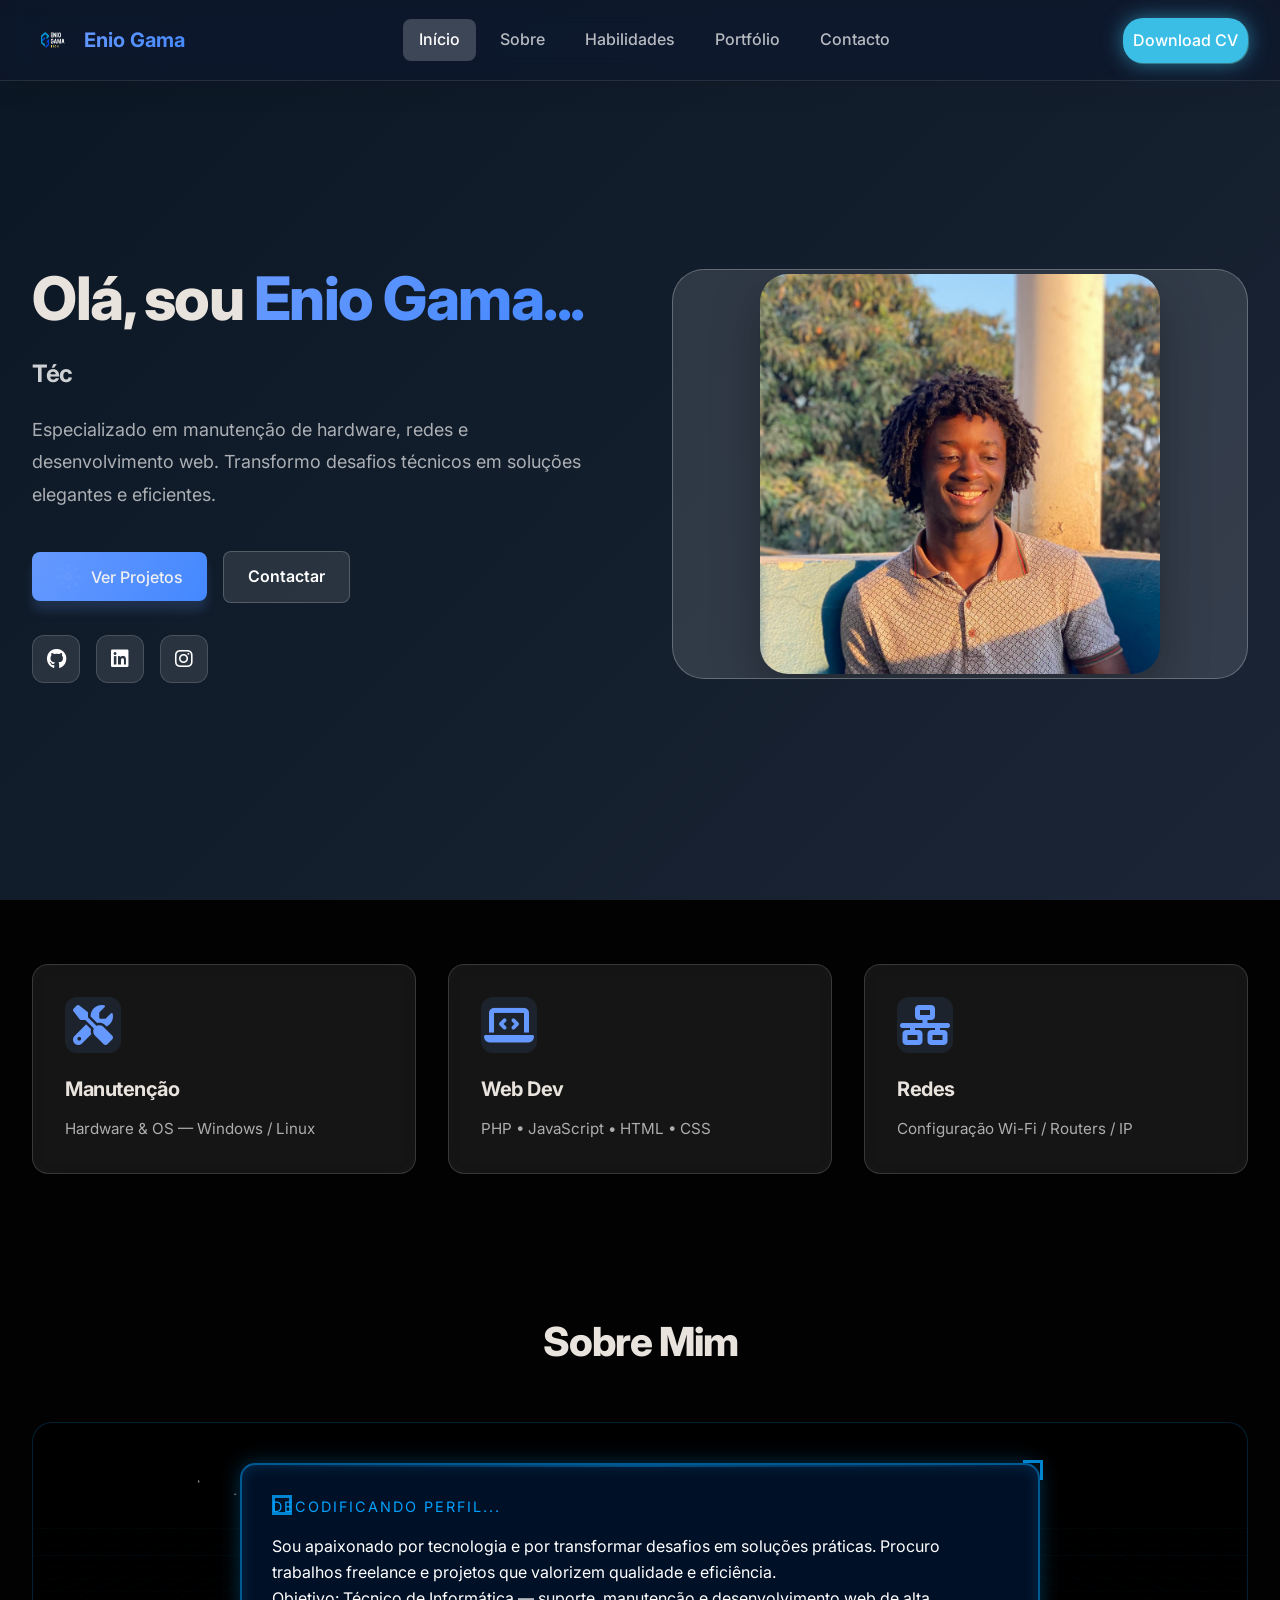
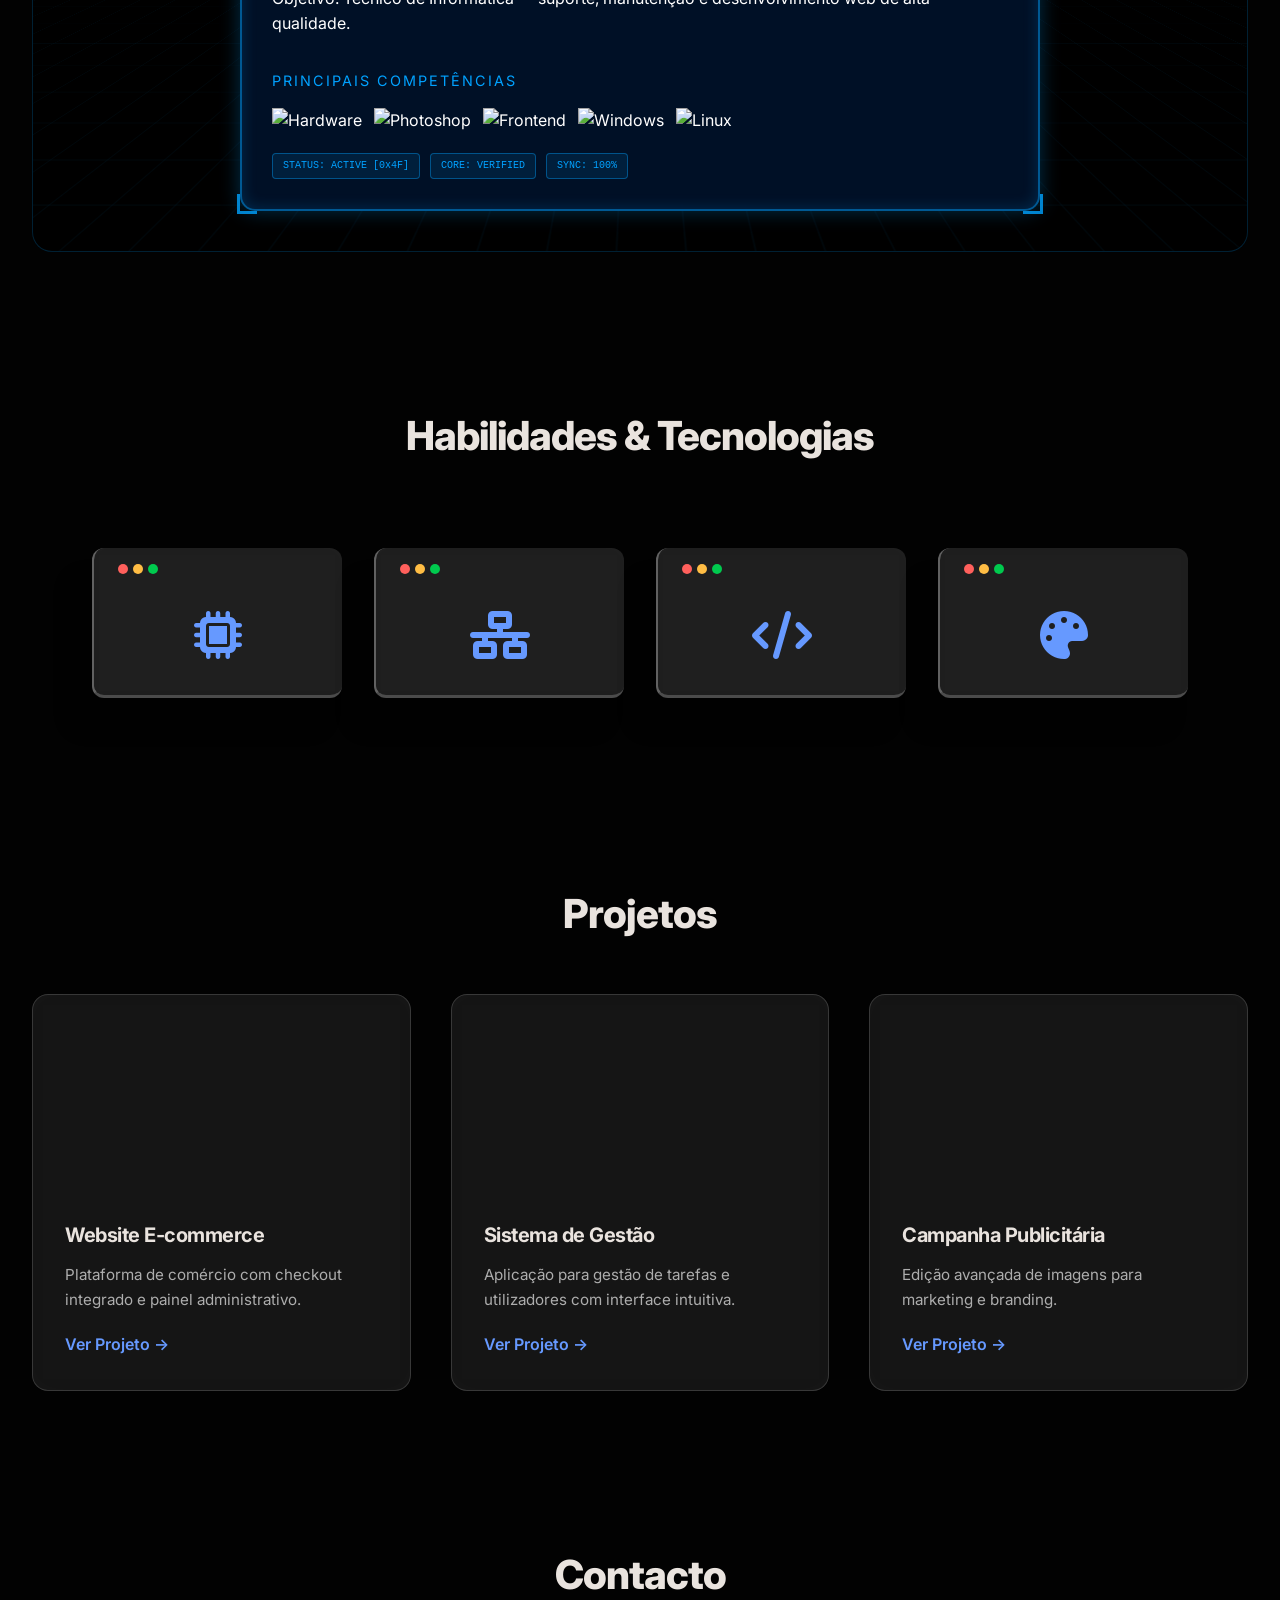
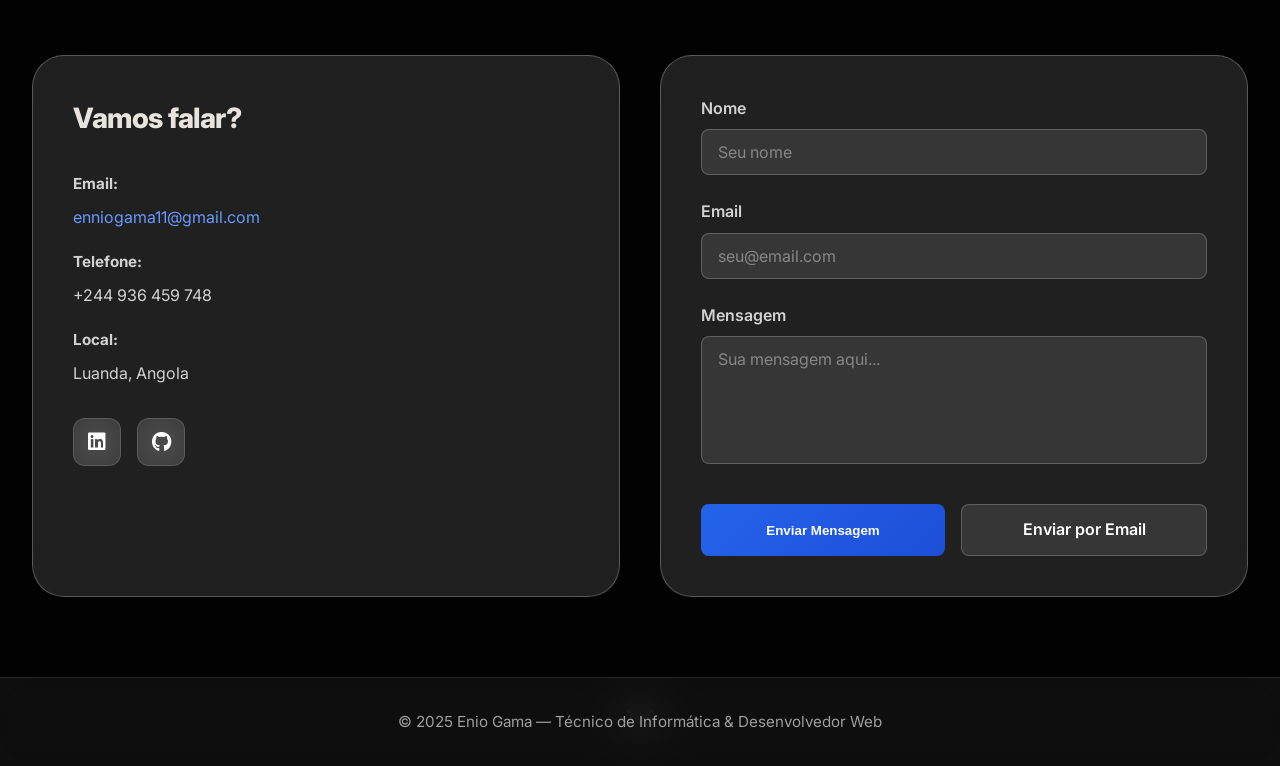
==== commit 957ffc45: "fix: replace SVG text with Enio Gama and fix photography responsiveness" ====
--- a/index.html
+++ b/index.html
@@ -296,33 +296,7 @@
             <div class="container hero-grid">
                 <div class="hero-content scroll-reveal">
                     <h1 class="hero-title">Olá, sou <span class="animated-name-loader">
-                        <svg height="0" width="0" viewBox="0 0 64 64" class="absolute">
-                            <defs xmlns="http://www.w3.org/2000/svg">
-                                <linearGradient gradientUnits="userSpaceOnUse" y2="2" x2="0" y1="62" x1="0" id="gradient-b">
-                                    <stop stop-color="#6699ff"></stop>
-                                    <stop stop-color="#4488ff" offset="1"></stop>
-                                </linearGradient>
-                                <linearGradient gradientUnits="userSpaceOnUse" y2="0" x2="0" y1="64" x1="0" id="gradient-c">
-                                    <stop stop-color="#3bbee6"></stop>
-                                    <stop stop-color="#6699ff" offset="1"></stop>
-                                    <animateTransform repeatCount="indefinite" keySplines=".42,0,.58,1;.42,0,.58,1;.42,0,.58,1;.42,0,.58,1;.42,0,.58,1;.42,0,.58,1;.42,0,.58,1;.42,0,.58,1" keyTimes="0; 0.125; 0.25; 0.375; 0.5; 0.625; 0.75; 0.875; 1" dur="8s" values="0 32 32;-270 32 32;-270 32 32;-540 32 32;-540 32 32;-810 32 32;-810 32 32;-1080 32 32;-1080 32 32" type="rotate" attributeName="gradientTransform"></animateTransform>
-                                </linearGradient>
-                                <linearGradient gradientUnits="userSpaceOnUse" y2="2" x2="0" y1="62" x1="0" id="gradient-d">
-                                    <stop stop-color="#00e0ed"></stop>
-                                    <stop stop-color="#6699ff" offset="1"></stop>
-                                </linearGradient>
-                            </defs>
-                        </svg>
-                        <svg xmlns="http://www.w3.org/2000/svg" fill="none" viewBox="0 0 64 64" height="64" width="64" class="inline-block">
-                            <path stroke-linejoin="round" stroke-linecap="round" stroke-width="8" stroke="url(#gradient-b)" d="M 54.722656,3.9726563 A 2.0002,2.0002 0 0 0 54.941406,4 h 5.007813 C 58.955121,17.046124 49.099667,27.677057 36.121094,29.580078 a 2.0002,2.0002 0 0 0 -1.708985,1.978516 V 60 H 29.587891 V 31.558594 A 2.0002,2.0002 0 0 0 27.878906,29.580078 C 14.900333,27.677057 5.0448787,17.046124 4.0507812,4 H 9.28125 c 1.231666,11.63657 10.984383,20.554048 22.6875,20.734375 a 2.0002,2.0002 0 0 0 0.02344,0 c 11.806958,0.04283 21.70649,-9.003371 22.730469,-20.7617187 z" class="dash" pathLength="360"></path>
-                        </svg>
-                        <svg xmlns="http://www.w3.org/2000/svg" fill="none" style="--rotation-duration:0ms; --rotation-direction:normal;" viewBox="0 0 64 64" height="64" width="64" class="inline-block">
-                            <path stroke-linejoin="round" stroke-linecap="round" stroke-width="10" stroke="url(#gradient-c)" d="M 32 32 m 0 -27 a 27 27 0 1 1 0 54 a 27 27 0 1 1 0 -54" class="spin" pathLength="360"></path>
-                        </svg>
-                        <div class="w-2"></div>
-                        <svg xmlns="http://www.w3.org/2000/svg" fill="none" style="--rotation-duration:0ms; --rotation-direction:normal;" viewBox="0 0 64 64" height="64" width="64" class="inline-block">
-                            <path stroke-linejoin="round" stroke-linecap="round" stroke-width="8" stroke="url(#gradient-d)" d="M 4,4 h 4.6230469 v 25.919922 c -0.00276,11.916203 9.8364941,21.550422 21.7500001,21.296875 11.616666,-0.240651 21.014356,-9.63894 21.253906,-21.25586 a 2.0002,2.0002 0 0 0 0,-0.04102 V 4 H 56.25 v 25.919922 c 0,14.33873 -11.581192,25.919922 -25.919922,25.919922 a 2.0002,2.0002 0 0 0 -0.0293,0 C 15.812309,56.052941 3.998433,44.409961 4,29.919922 Z" class="dash" pathLength="360"></path>
-                        </svg>
+                        <span class="text-gradient">Enio Gama...</span>
                     </span></h1>
                     <p class="hero-subtitle">Técnico de Informática • Desenvolvedor Web</p>
                     <p class="hero-description">Especializado em manutenção de hardware, redes e desenvolvimento web. Transformo desafios técnicos em soluções elegantes e eficientes.</p>
--- a/css/style.css
+++ b/css/style.css
@@ -400,16 +400,19 @@
 }
 
 .hero-grid {
-    display: grid;
-    grid-template-columns: 1fr;
+    display: flex;
+    flex-direction: column-reverse;
     gap: 3rem;
     align-items: center;
+    text-align: center;
 }
 
 @media (min-width: 768px) {
     .hero-grid {
+        display: grid;
         grid-template-columns: 1fr 1fr;
         gap: 4rem;
+        text-align: left;
     }
 }
 
@@ -453,11 +456,19 @@
     flex-direction: column;
     gap: 1rem;
     margin-bottom: 2rem;
+    align-items: center;
 }
 
 @media (min-width: 640px) {
     .hero-cta {
         flex-direction: row;
+        justify-content: center;
+    }
+}
+
+@media (min-width: 768px) {
+    .hero-cta {
+        justify-content: flex-start;
     }
 }
 
@@ -480,17 +491,19 @@
     aspect-ratio: 1;
     animation: float 6s ease-in-out infinite;
     box-shadow: 0 20px 50px rgba(0, 0, 0, 0.3);
+    display: block;
+    margin: 0 auto;
 }
 
 @media (max-width: 768px) {
     .profile-img {
-        max-width: 280px;
+        max-width: 320px; /* Aumentado para melhor visualização */
     }
 }
 
 @media (max-width: 480px) {
     .profile-img {
-        max-width: 200px;
+        max-width: 260px; /* Aumentado para melhor visualização */
     }
 }
 
@@ -558,6 +571,13 @@
 .social-links {
     display: flex;
     gap: 1rem;
+    justify-content: center;
+}
+
+@media (min-width: 768px) {
+    .social-links {
+        justify-content: flex-start;
+    }
 }
 
 .social-icon {
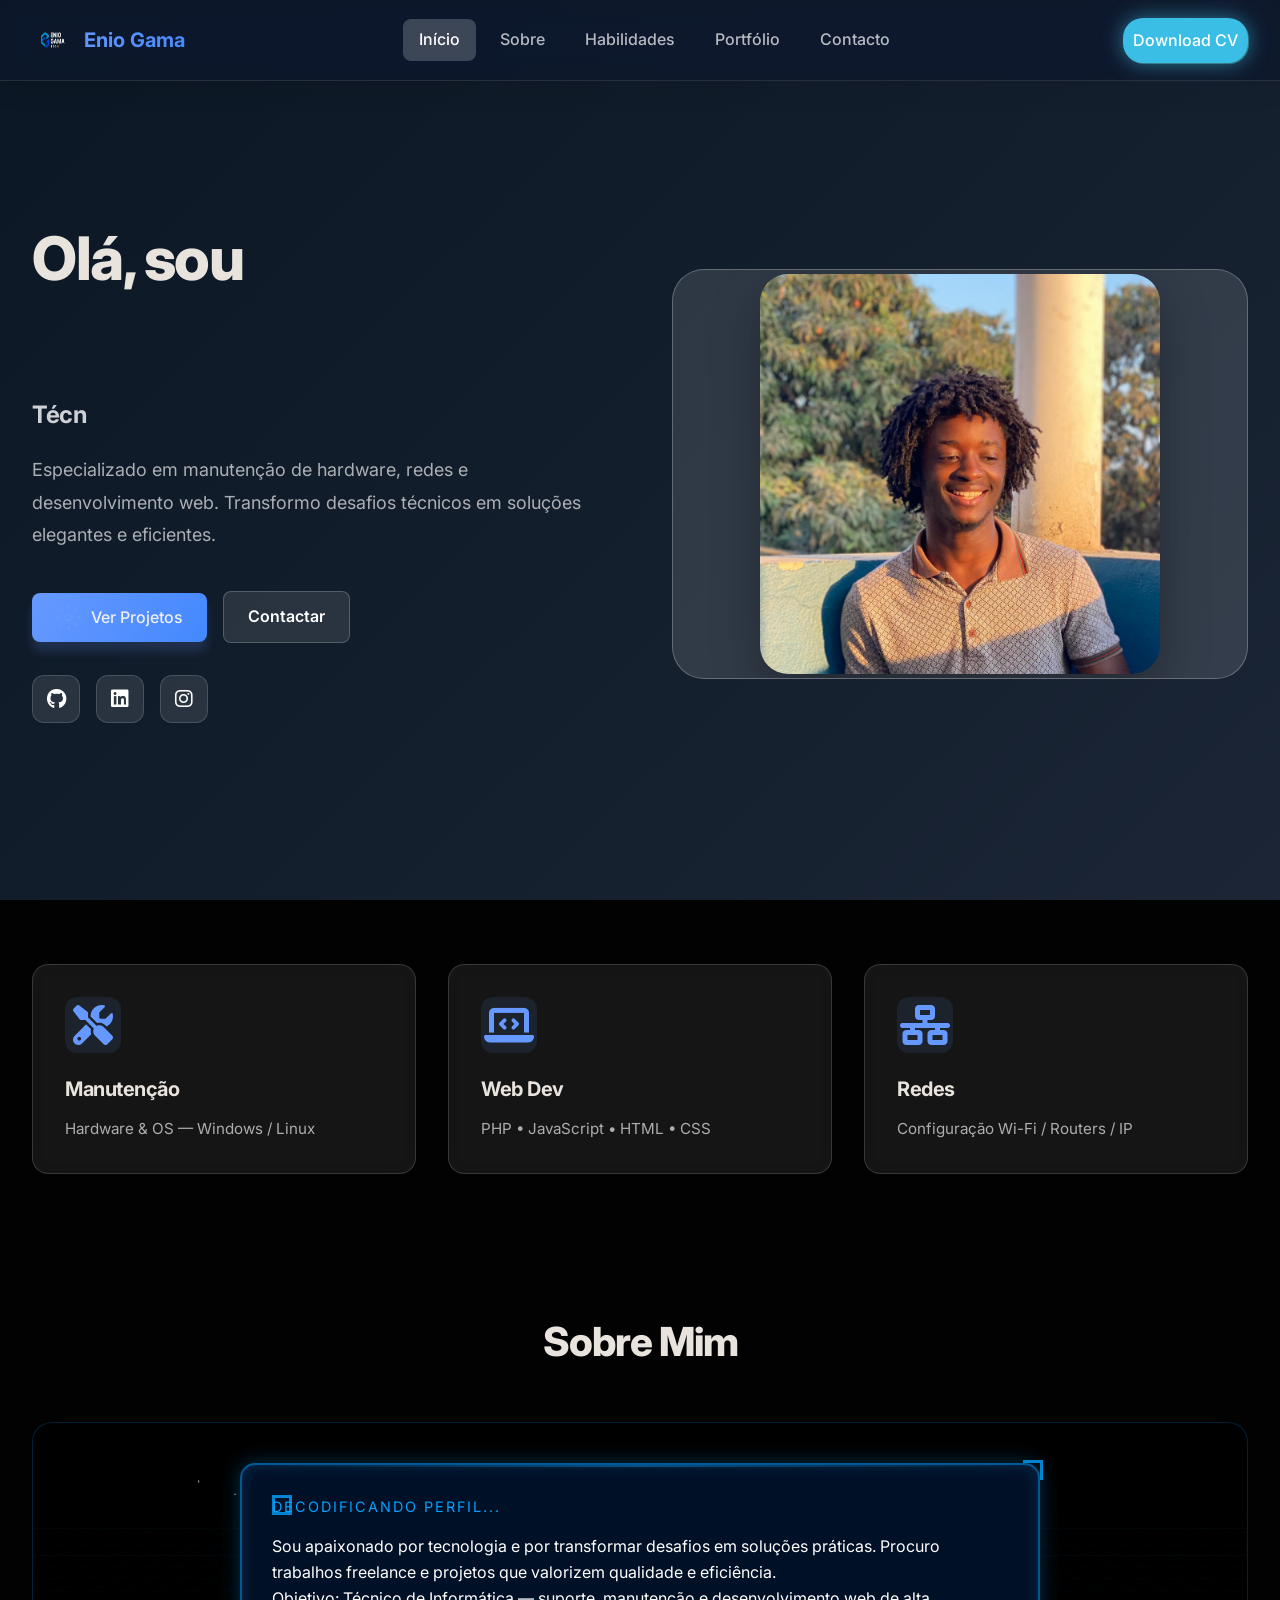
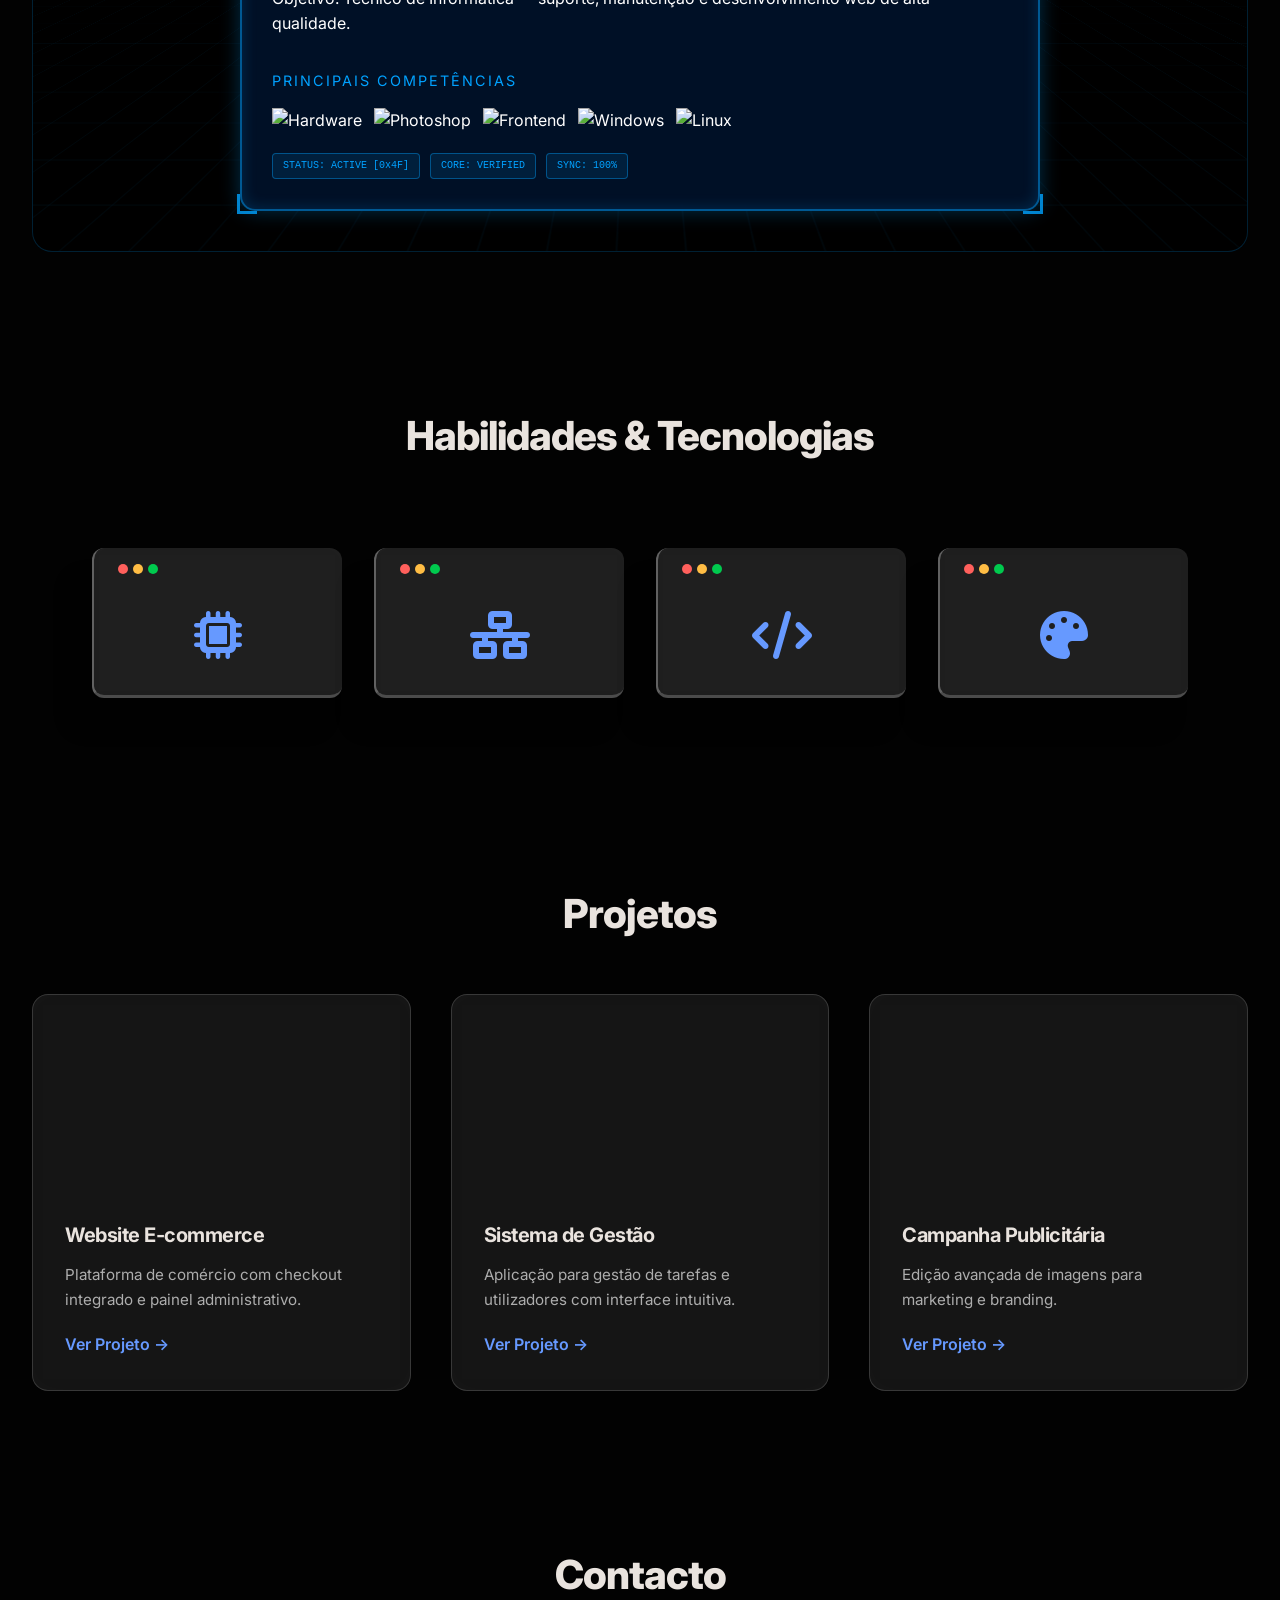
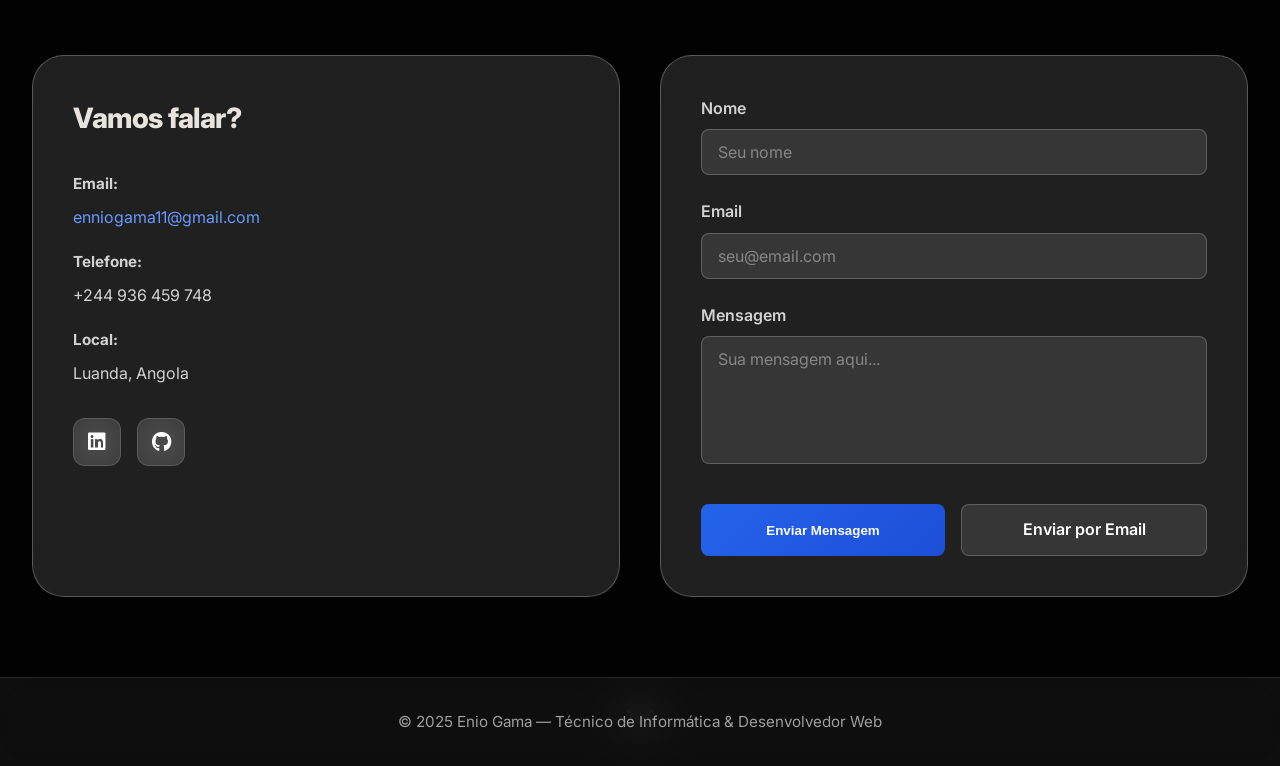
==== commit dc2f31a0: "fix: add animated SVG text for Enio Gama with stroke animation" ====
--- a/index.html
+++ b/index.html
@@ -296,7 +296,37 @@
             <div class="container hero-grid">
                 <div class="hero-content scroll-reveal">
                     <h1 class="hero-title">Olá, sou <span class="animated-name-loader">
-                        <span class="text-gradient">Enio Gama...</span>
+                        <svg height="0" width="0" viewBox="0 0 800 100" class="absolute">
+                            <defs xmlns="http://www.w3.org/2000/svg">
+                                <linearGradient gradientUnits="userSpaceOnUse" y2="0" x2="0" y1="100" x1="0" id="gradient-name">
+                                    <stop stop-color="#6699ff"></stop>
+                                    <stop stop-color="#4488ff" offset="1"></stop>
+                                </linearGradient>
+                            </defs>
+                        </svg>
+                        <svg xmlns="http://www.w3.org/2000/svg" fill="none" viewBox="0 0 800 100" height="80" width="auto" class="inline-block" style="max-width: 100%;">
+                            <text x="10" y="70" font-family="Inter, sans-serif" font-size="72" font-weight="800" stroke="url(#gradient-name)" stroke-width="2" fill="none" letter-spacing="-2">
+                                Enio Gama
+                            </text>
+                            <style>
+                                text {
+                                    animation: drawText 3s ease-in-out infinite;
+                                    stroke-dasharray: 1000;
+                                    stroke-dashoffset: 1000;
+                                }
+                                @keyframes drawText {
+                                    0% {
+                                        stroke-dashoffset: 1000;
+                                    }
+                                    50% {
+                                        stroke-dashoffset: 0;
+                                    }
+                                    100% {
+                                        stroke-dashoffset: -1000;
+                                    }
+                                }
+                            </style>
+                        </svg>
                     </span></h1>
                     <p class="hero-subtitle">Técnico de Informática • Desenvolvedor Web</p>
                     <p class="hero-description">Especializado em manutenção de hardware, redes e desenvolvimento web. Transformo desafios técnicos em soluções elegantes e eficientes.</p>
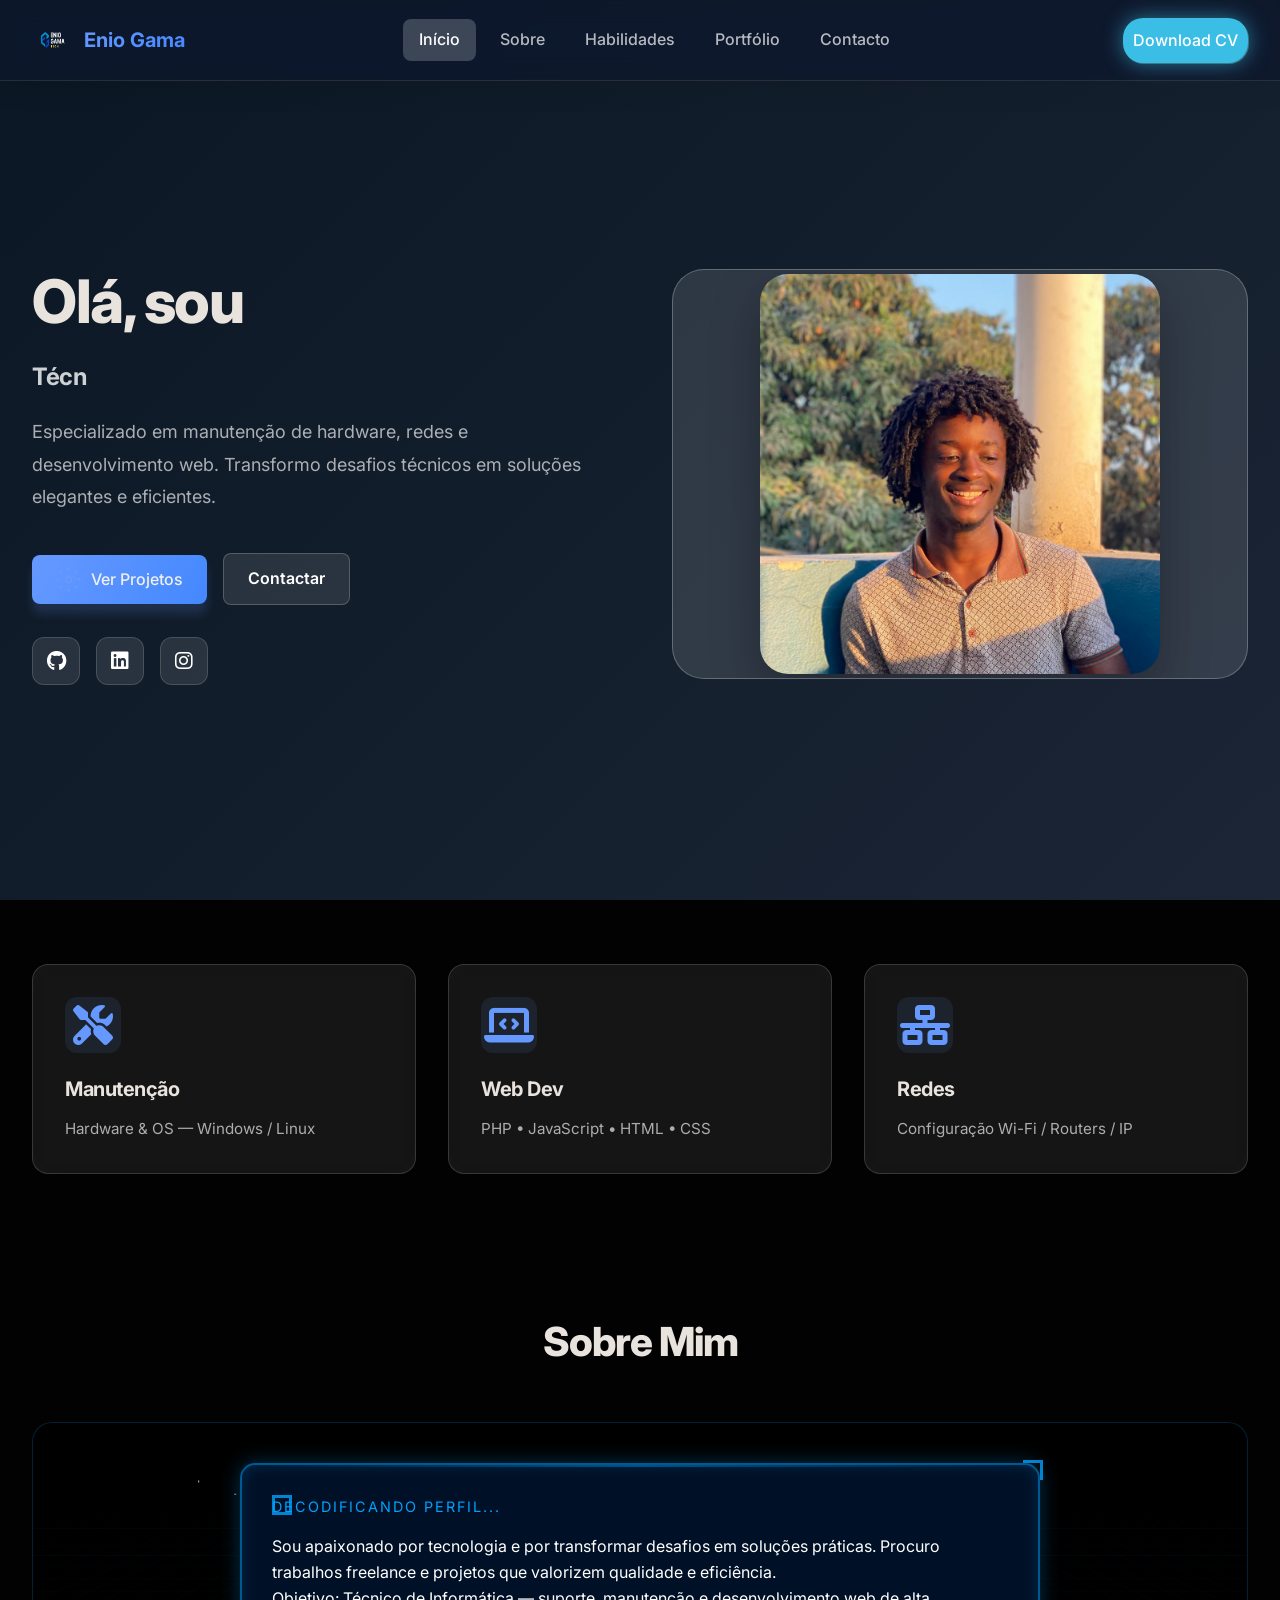
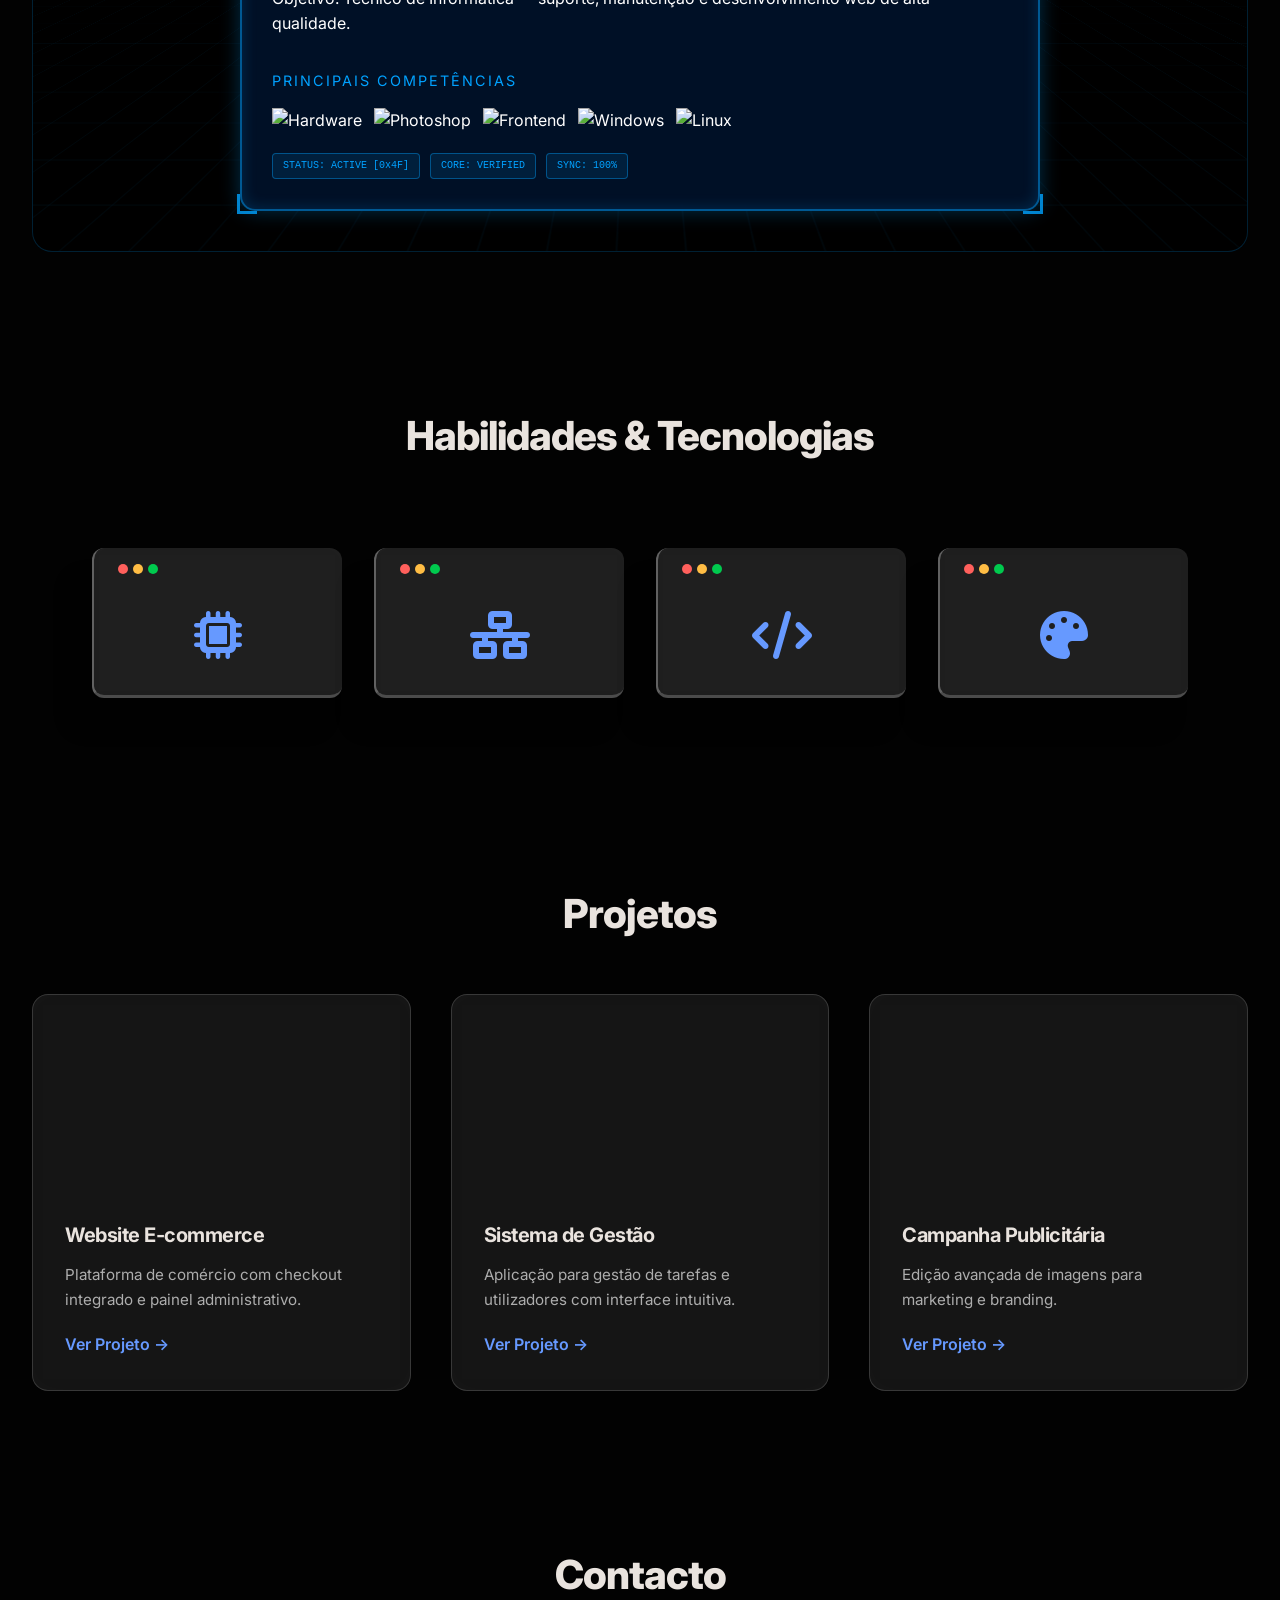
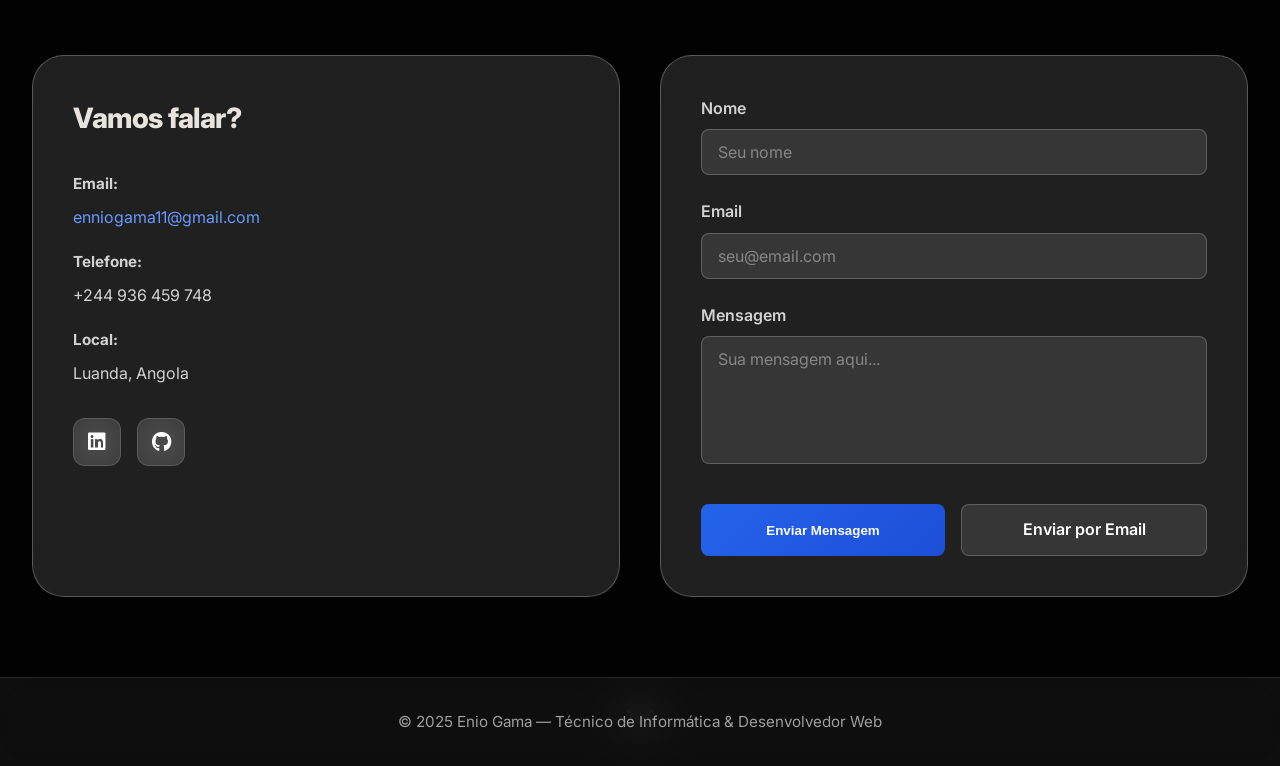
==== commit e75169e5: "fix: make animated name SVG responsive for mobile devices" ====
--- a/index.html
+++ b/index.html
@@ -296,16 +296,16 @@
             <div class="container hero-grid">
                 <div class="hero-content scroll-reveal">
                     <h1 class="hero-title">Olá, sou <span class="animated-name-loader">
-                        <svg height="0" width="0" viewBox="0 0 800 100" class="absolute">
+                        <svg height="0" width="0" viewBox="0 0 600 120" class="absolute">
                             <defs xmlns="http://www.w3.org/2000/svg">
-                                <linearGradient gradientUnits="userSpaceOnUse" y2="0" x2="0" y1="100" x1="0" id="gradient-name">
+                                <linearGradient gradientUnits="userSpaceOnUse" y2="0" x2="0" y1="120" x1="0" id="gradient-name">
                                     <stop stop-color="#6699ff"></stop>
                                     <stop stop-color="#4488ff" offset="1"></stop>
                                 </linearGradient>
                             </defs>
                         </svg>
-                        <svg xmlns="http://www.w3.org/2000/svg" fill="none" viewBox="0 0 800 100" height="80" width="auto" class="inline-block" style="max-width: 100%;">
-                            <text x="10" y="70" font-family="Inter, sans-serif" font-size="72" font-weight="800" stroke="url(#gradient-name)" stroke-width="2" fill="none" letter-spacing="-2">
+                        <svg xmlns="http://www.w3.org/2000/svg" fill="none" viewBox="0 0 600 120" preserveAspectRatio="xMidYMid meet" height="auto" width="100%" class="animated-name-svg">
+                            <text x="300" y="85" font-family="Inter, sans-serif" font-size="72" font-weight="800" stroke="url(#gradient-name)" stroke-width="2" fill="none" text-anchor="middle" dominant-baseline="middle">
                                 Enio Gama
                             </text>
                             <style>
@@ -323,6 +323,16 @@
                                     }
                                     100% {
                                         stroke-dashoffset: -1000;
+                                    }
+                                }
+                                @media (max-width: 768px) {
+                                    text {
+                                        font-size: 48px;
+                                    }
+                                }
+                                @media (max-width: 480px) {
+                                    text {
+                                        font-size: 36px;
                                     }
                                 }
                             </style>
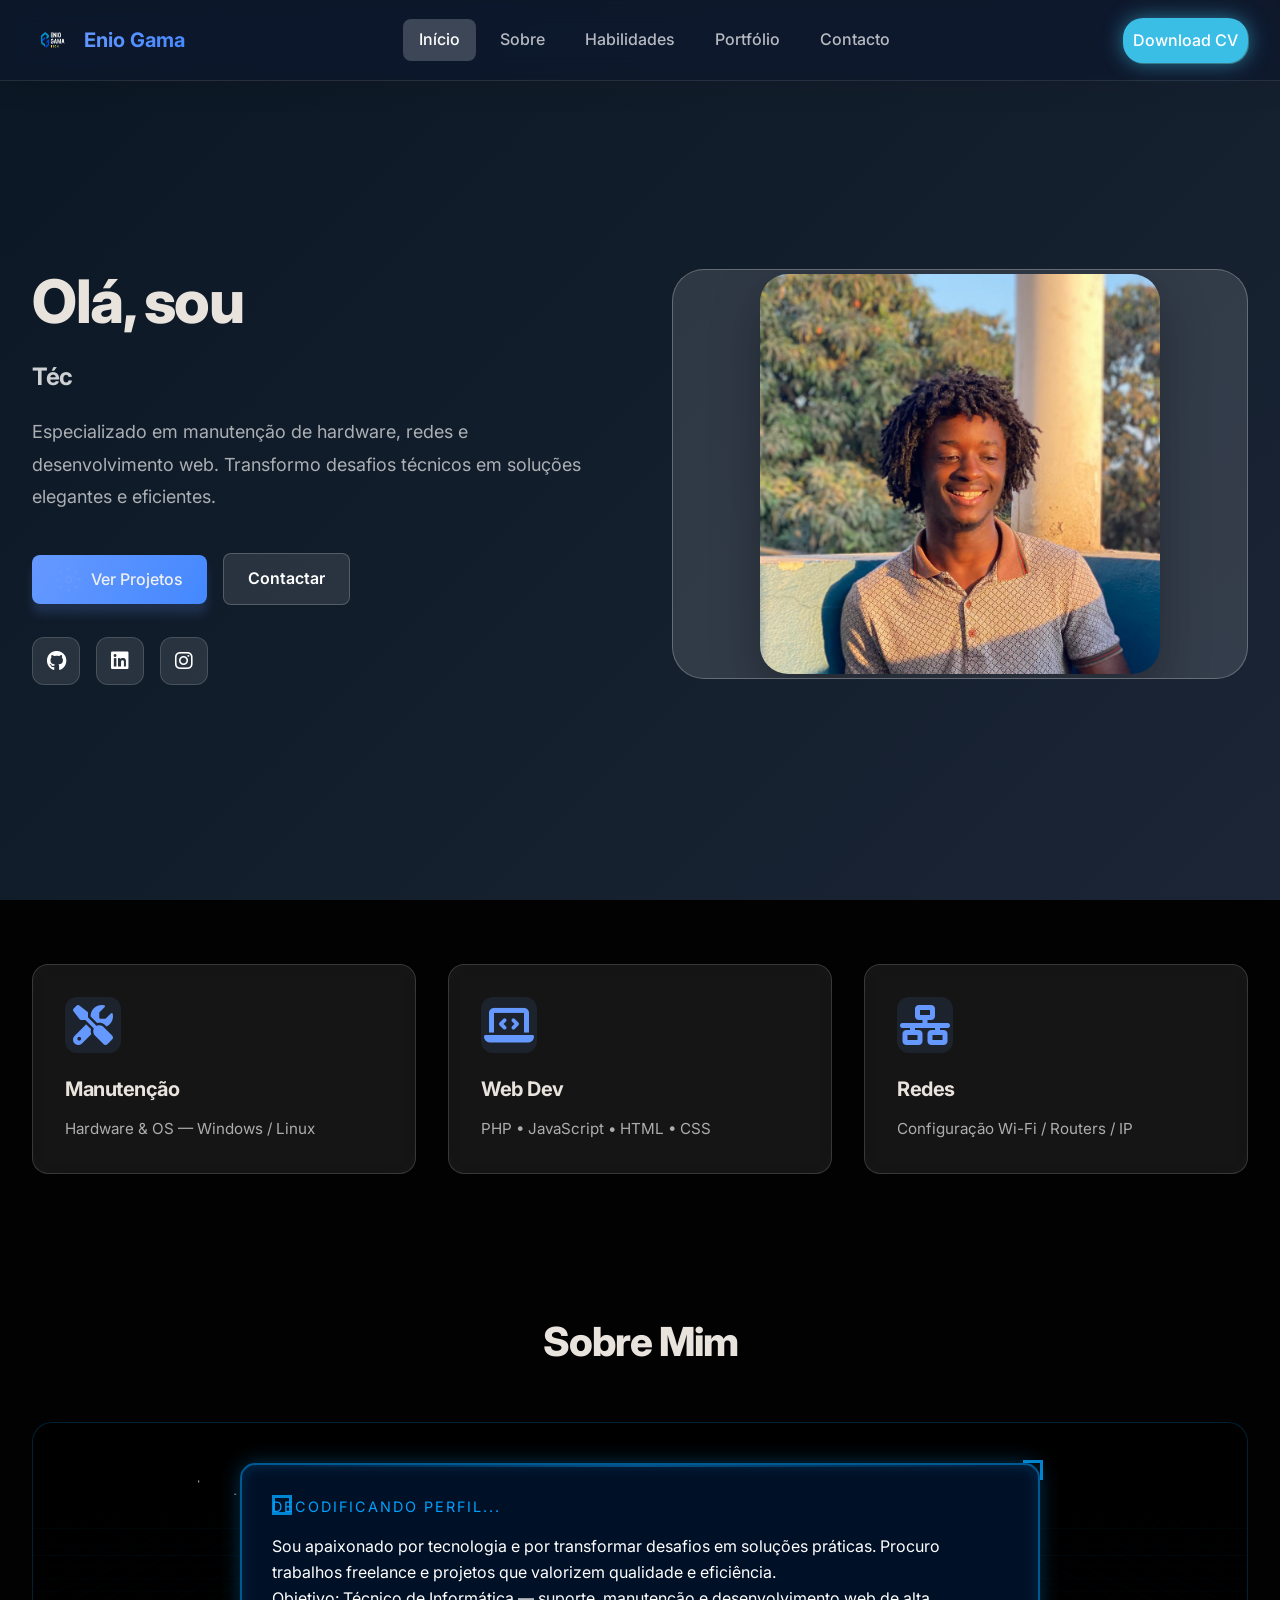
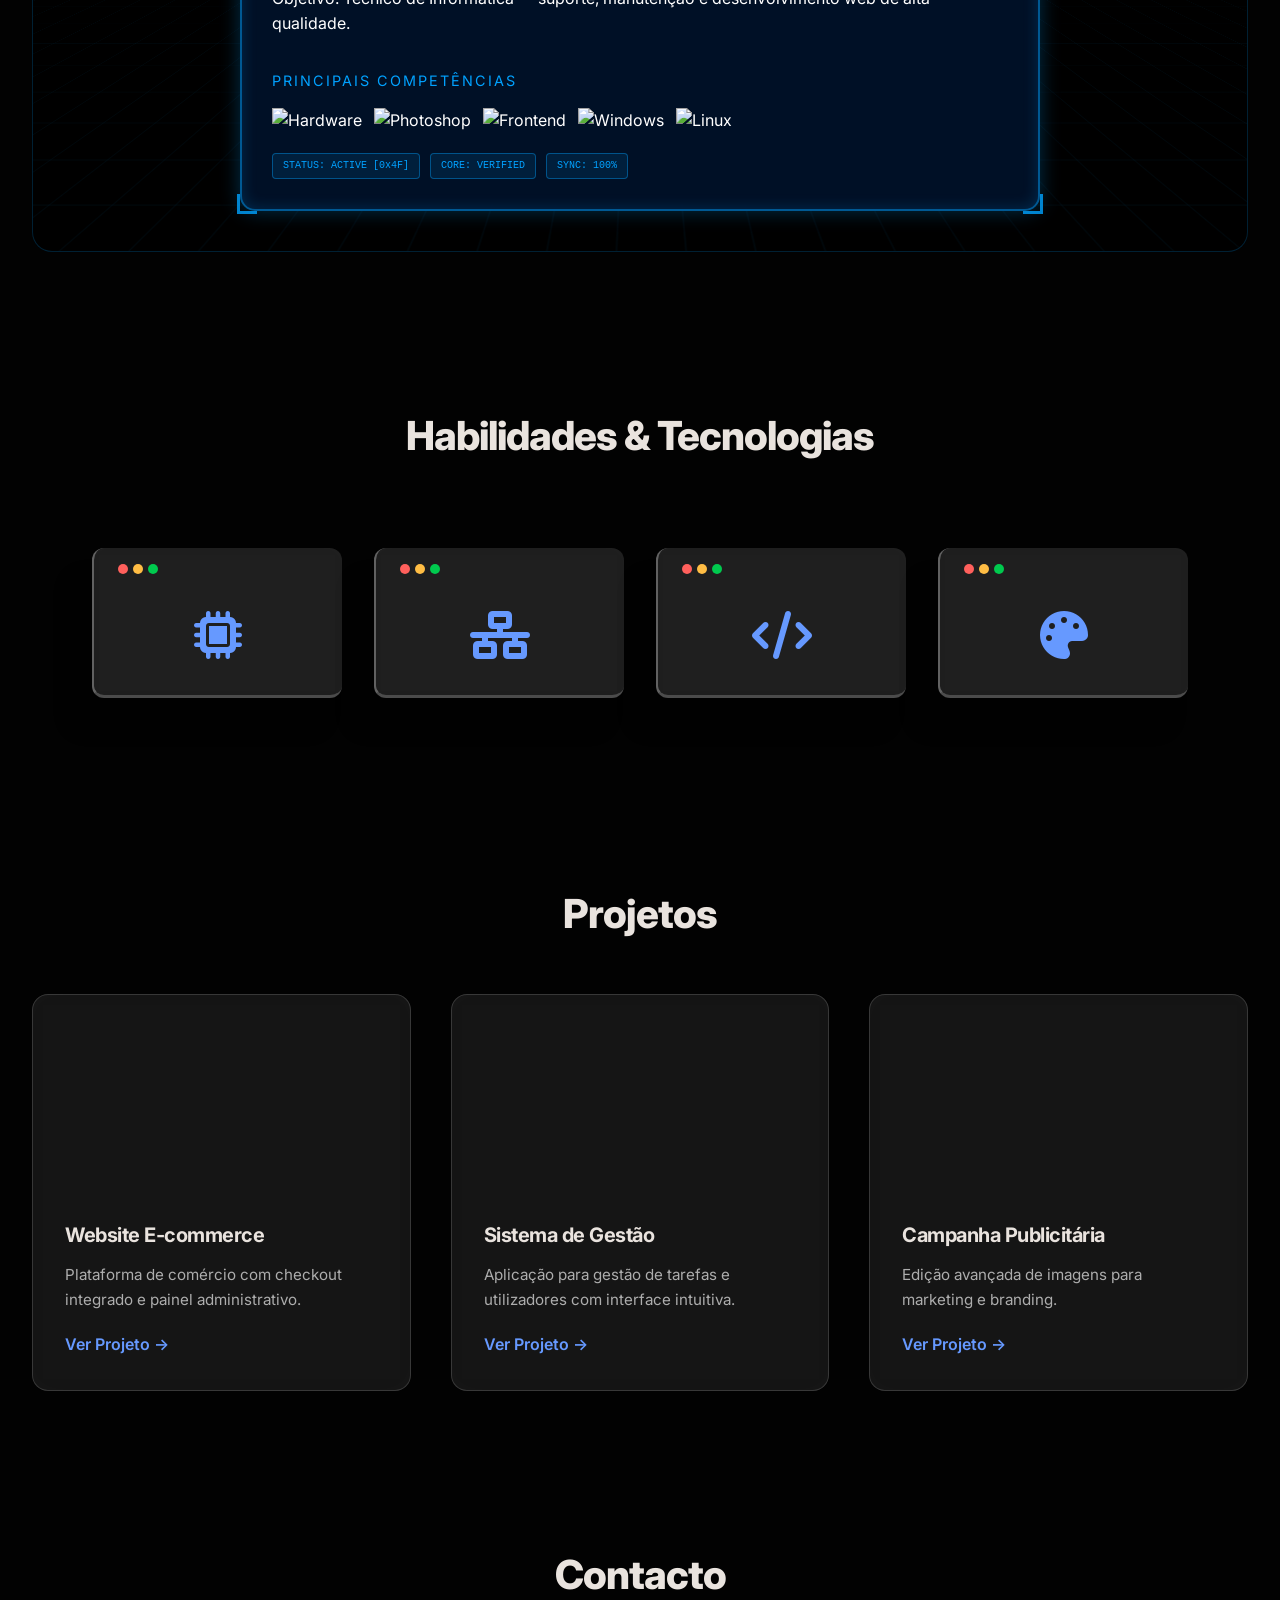
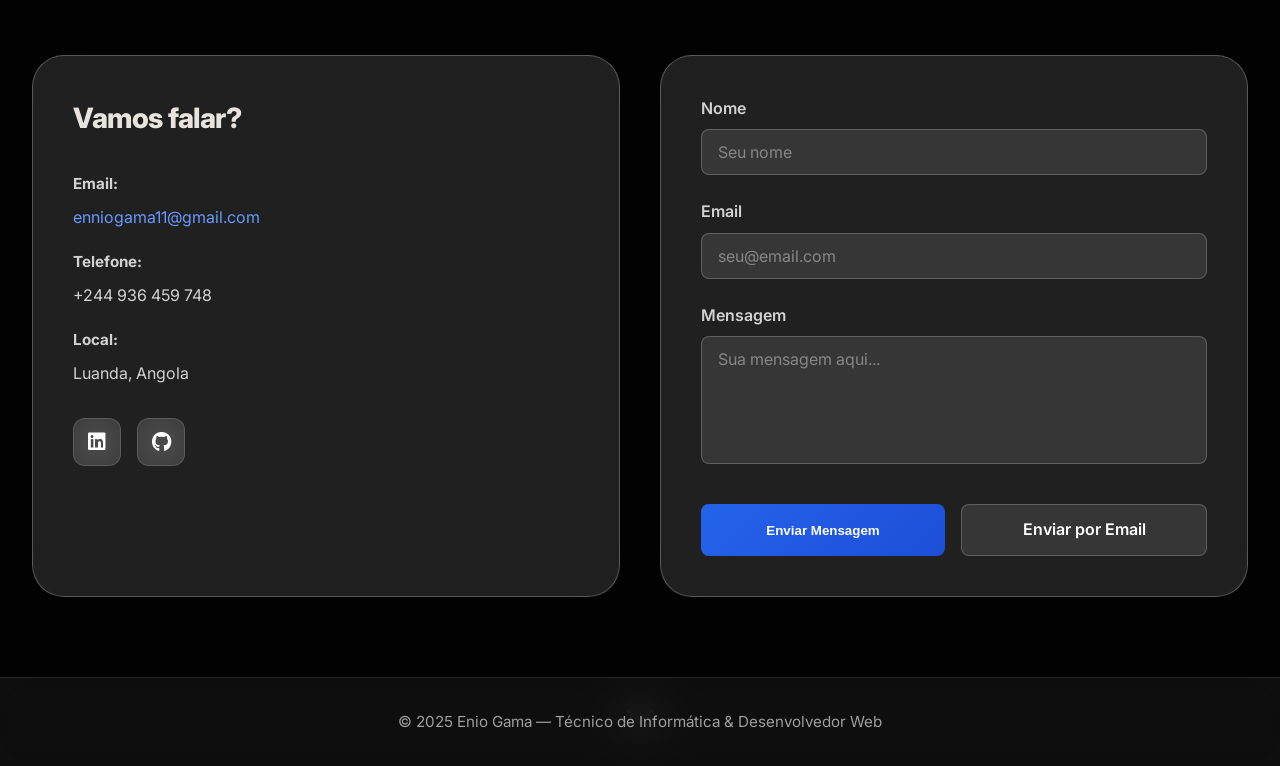
==== commit 9f4e2d1b: "style: refine hero responsiveness for mobile while maintaining Enio Gama prominence" ====
--- a/index.html
+++ b/index.html
@@ -313,6 +313,7 @@
                                     animation: drawText 3s ease-in-out infinite;
                                     stroke-dasharray: 1000;
                                     stroke-dashoffset: 1000;
+                                    font-size: clamp(2.8rem, 9vw, 4.5rem);
                                 }
                                 @keyframes drawText {
                                     0% {
@@ -323,16 +324,6 @@
                                     }
                                     100% {
                                         stroke-dashoffset: -1000;
-                                    }
-                                }
-                                @media (max-width: 768px) {
-                                    text {
-                                        font-size: 48px;
-                                    }
-                                }
-                                @media (max-width: 480px) {
-                                    text {
-                                        font-size: 36px;
                                     }
                                 }
                             </style>
--- a/css/style.css
+++ b/css/style.css
@@ -428,6 +428,14 @@
     letter-spacing: -1.5px;
 }
 
+@media (max-width: 768px) {
+    .hero-title {
+        font-size: clamp(2.8rem, 9vw, 4rem);
+        line-height: 0.95;
+        margin-bottom: 1rem;
+    }
+}
+
 .text-gradient {
     background: linear-gradient(135deg, #6699ff, #4488ff);
     -webkit-background-clip: text;
@@ -443,12 +451,31 @@
     letter-spacing: -0.5px;
 }
 
+@media (max-width: 768px) {
+    .hero-subtitle {
+        font-size: 0.95rem;
+        line-height: 1.4;
+        margin-bottom: 0.75rem;
+    }
+}
+
 .hero-description {
     font-size: 1.125rem;
     color: rgba(255, 255, 255, 0.65);
     margin-bottom: 2.5rem;
     line-height: 1.8;
     font-weight: 400;
+}
+
+@media (max-width: 768px) {
+    .hero-description {
+        width: 90%;
+        max-width: 340px;
+        margin: 0 auto 2rem auto;
+        font-size: 0.9rem;
+        line-height: 1.6;
+        text-wrap: balance;
+    }
 }
 
 .hero-cta {
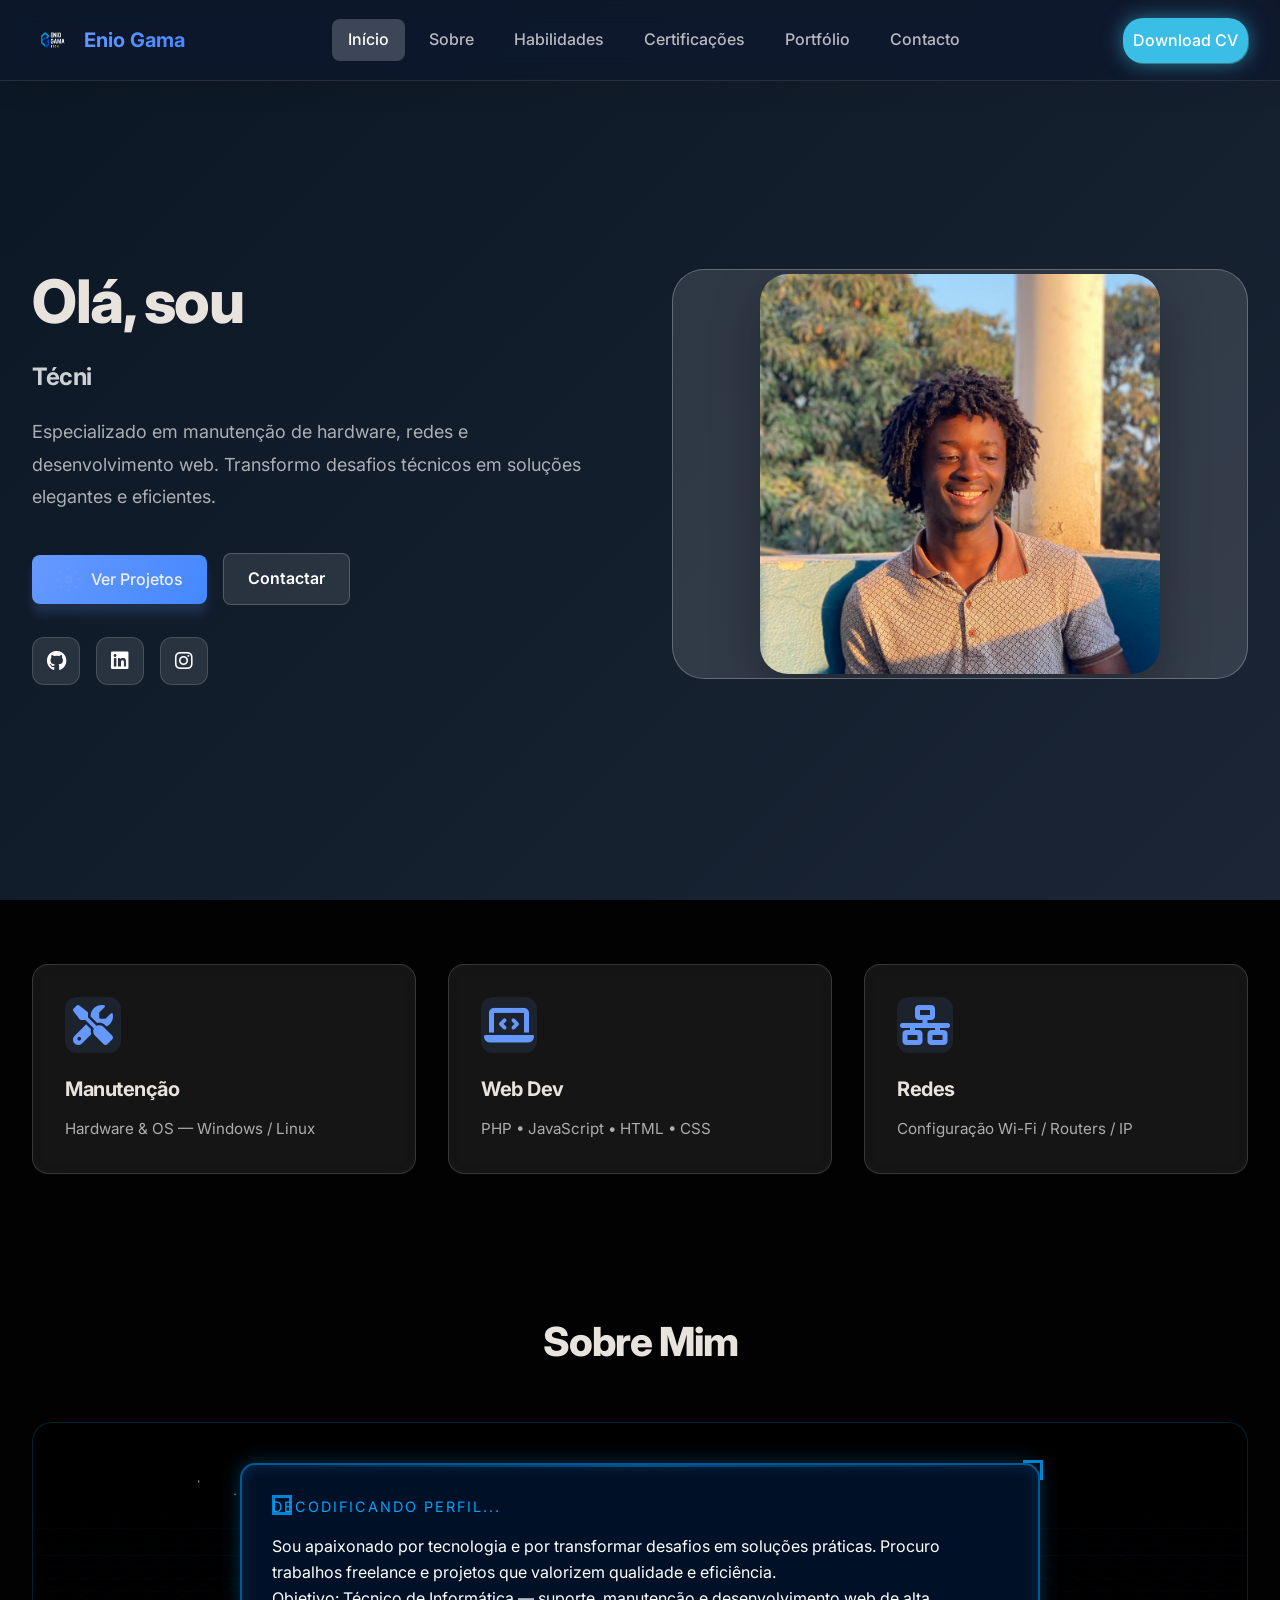
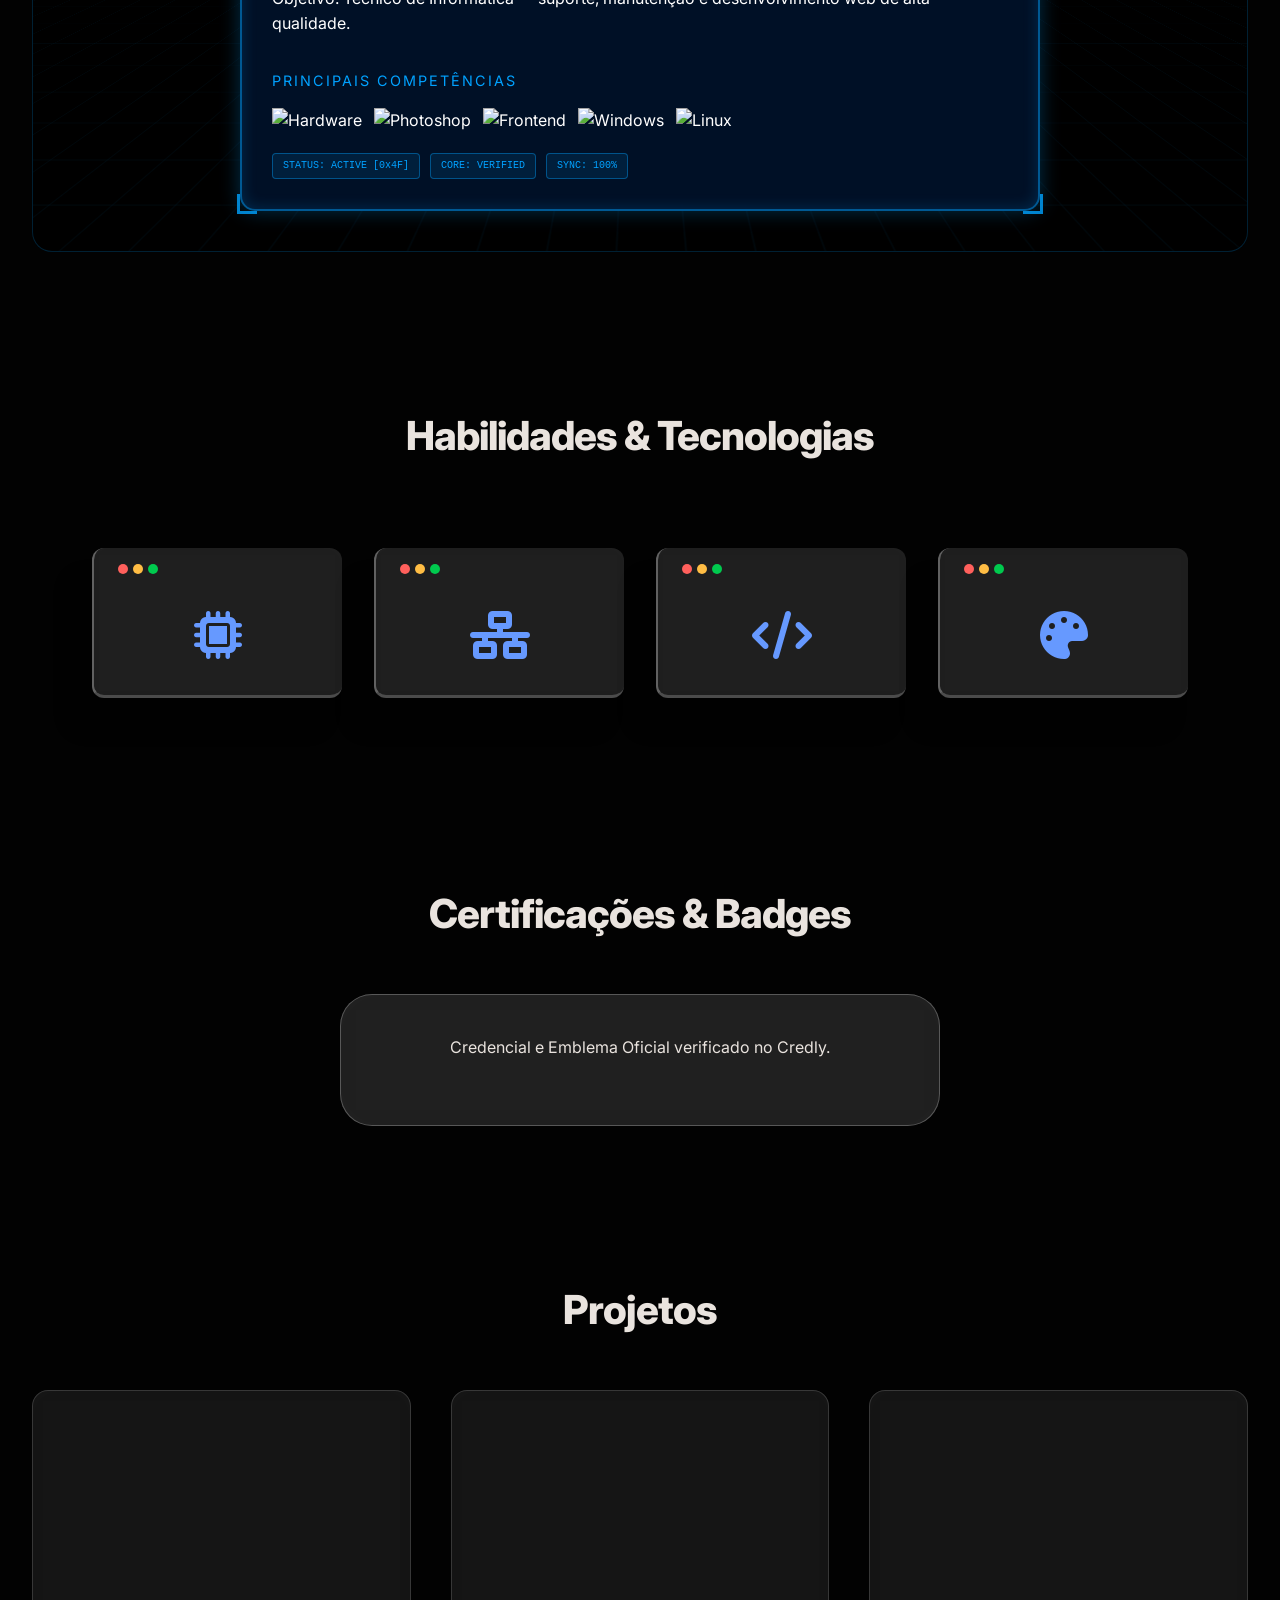
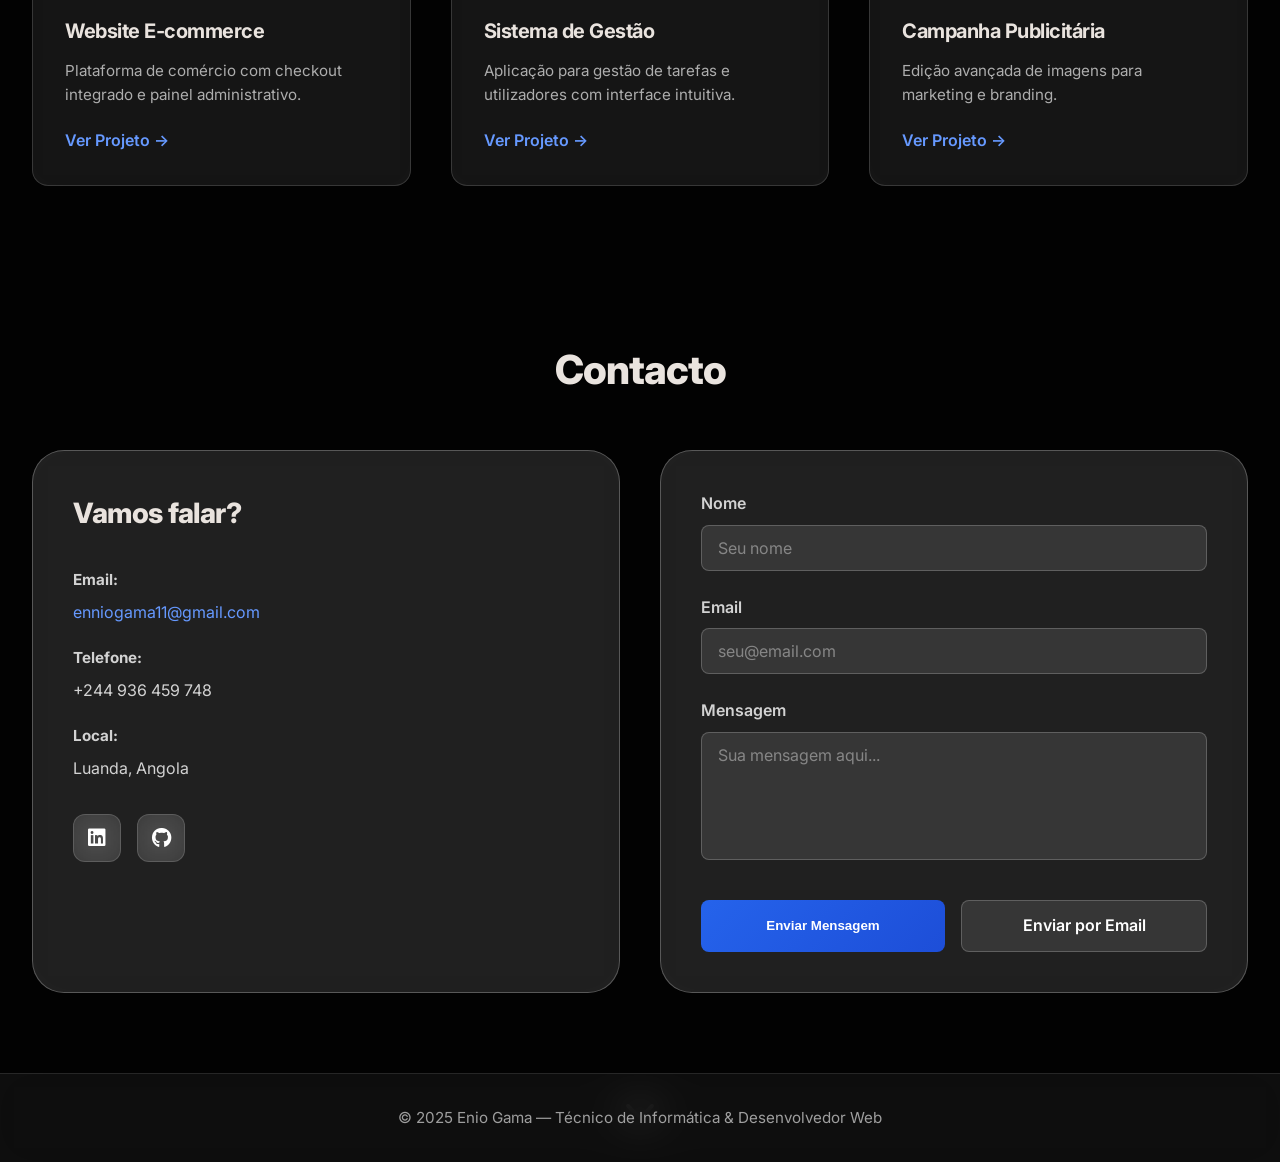
==== commit c170a644: "Adicionar emblema do Credly (Certificações & Badges)" ====
--- a/index.html
+++ b/index.html
@@ -234,6 +234,7 @@
                     <a href="#inicio" class="nav-link active">Início</a>
                     <a href="#sobre" class="nav-link">Sobre</a>
                     <a href="#habilidades" class="nav-link">Habilidades</a>
+                    <a href="#certificacoes" class="nav-link">Certificações</a>
                     <a href="#portfolio" class="nav-link">Portfólio</a>
                     <a href="#contato" class="nav-link">Contacto</a>
                 </nav>
@@ -283,6 +284,7 @@
                 <a href="#inicio" class="nav-link-mobile">Início</a>
                 <a href="#sobre" class="nav-link-mobile">Sobre</a>
                 <a href="#habilidades" class="nav-link-mobile">Habilidades</a>
+                <a href="#certificacoes" class="nav-link-mobile">Certificações</a>
                 <a href="#portfolio" class="nav-link-mobile">Portfólio</a>
                 <a href="#contato" class="nav-link-mobile">Contacto</a>
                 <a href="https://drive.google.com/file/d/1VqJ1Z6pgqIxwelakeG-s9hEMBkqUm4hx/view?usp=drivesdk" target="_blank" rel="noopener noreferrer" class="nav-link-mobile">
@@ -305,7 +307,7 @@
                             </defs>
                         </svg>
                         <svg xmlns="http://www.w3.org/2000/svg" fill="none" viewBox="0 0 600 120" preserveAspectRatio="xMidYMid meet" height="auto" width="100%" class="animated-name-svg">
-                            <text x="300" y="85" font-family="Inter, sans-serif" font-size="72" font-weight="800" stroke="url(#gradient-name)" stroke-width="2" fill="none" text-anchor="middle" dominant-baseline="middle">
+                            <text x="300" y="85" font-family="Inter, sans-serif" font-size="78" font-weight="800" stroke="url(#gradient-name)" stroke-width="2" fill="none" text-anchor="middle" dominant-baseline="middle">
                                 Enio Gama
                             </text>
                             <style>
@@ -313,7 +315,7 @@
                                     animation: drawText 3s ease-in-out infinite;
                                     stroke-dasharray: 1000;
                                     stroke-dashoffset: 1000;
-                                    font-size: clamp(2.8rem, 9vw, 4.5rem);
+                                    font-size: clamp(2.8rem, 9vw, 4.81rem);
                                 }
                                 @keyframes drawText {
                                     0% {
@@ -552,6 +554,19 @@
             </div>
         </section>
 
+        <!-- Certificações & Badges Section -->
+        <section id="certificacoes" class="section-padding">
+            <div class="container">
+                <h2 class="section-title">Certificações & Badges</h2>
+                <div class="glass-lg scroll-reveal" style="display: flex; flex-direction: column; align-items: center; justify-content: center; padding: 2.5rem; text-align: center; max-width: 600px; margin: 0 auto;">
+                    <p class="about-text" style="margin-bottom: 1.5rem;">Credencial e Emblema Oficial verificado no Credly.</p>
+                    <div style="display: flex; justify-content: center; width: 100%;">
+                        <div data-iframe-width="150" data-iframe-height="270" data-share-badge-id="ab45972d-c538-4e56-8d4d-2403caafdf58" data-share-badge-host="https://www.credly.com"></div><script type="text/javascript" async src="//cdn.credly.com/assets/utilities/embed.js"></script>
+                    </div>
+                </div>
+            </div>
+        </section>
+
         <!-- Portfolio Section -->
         <section id="portfolio" class="section-padding">
             <div class="container">
--- a/css/style.css
+++ b/css/style.css
@@ -430,7 +430,7 @@
 
 @media (max-width: 768px) {
     .hero-title {
-        font-size: clamp(2.8rem, 9vw, 4rem);
+        font-size: clamp(2.8rem, 9vw, 4.375rem);
         line-height: 0.95;
         margin-bottom: 1rem;
     }
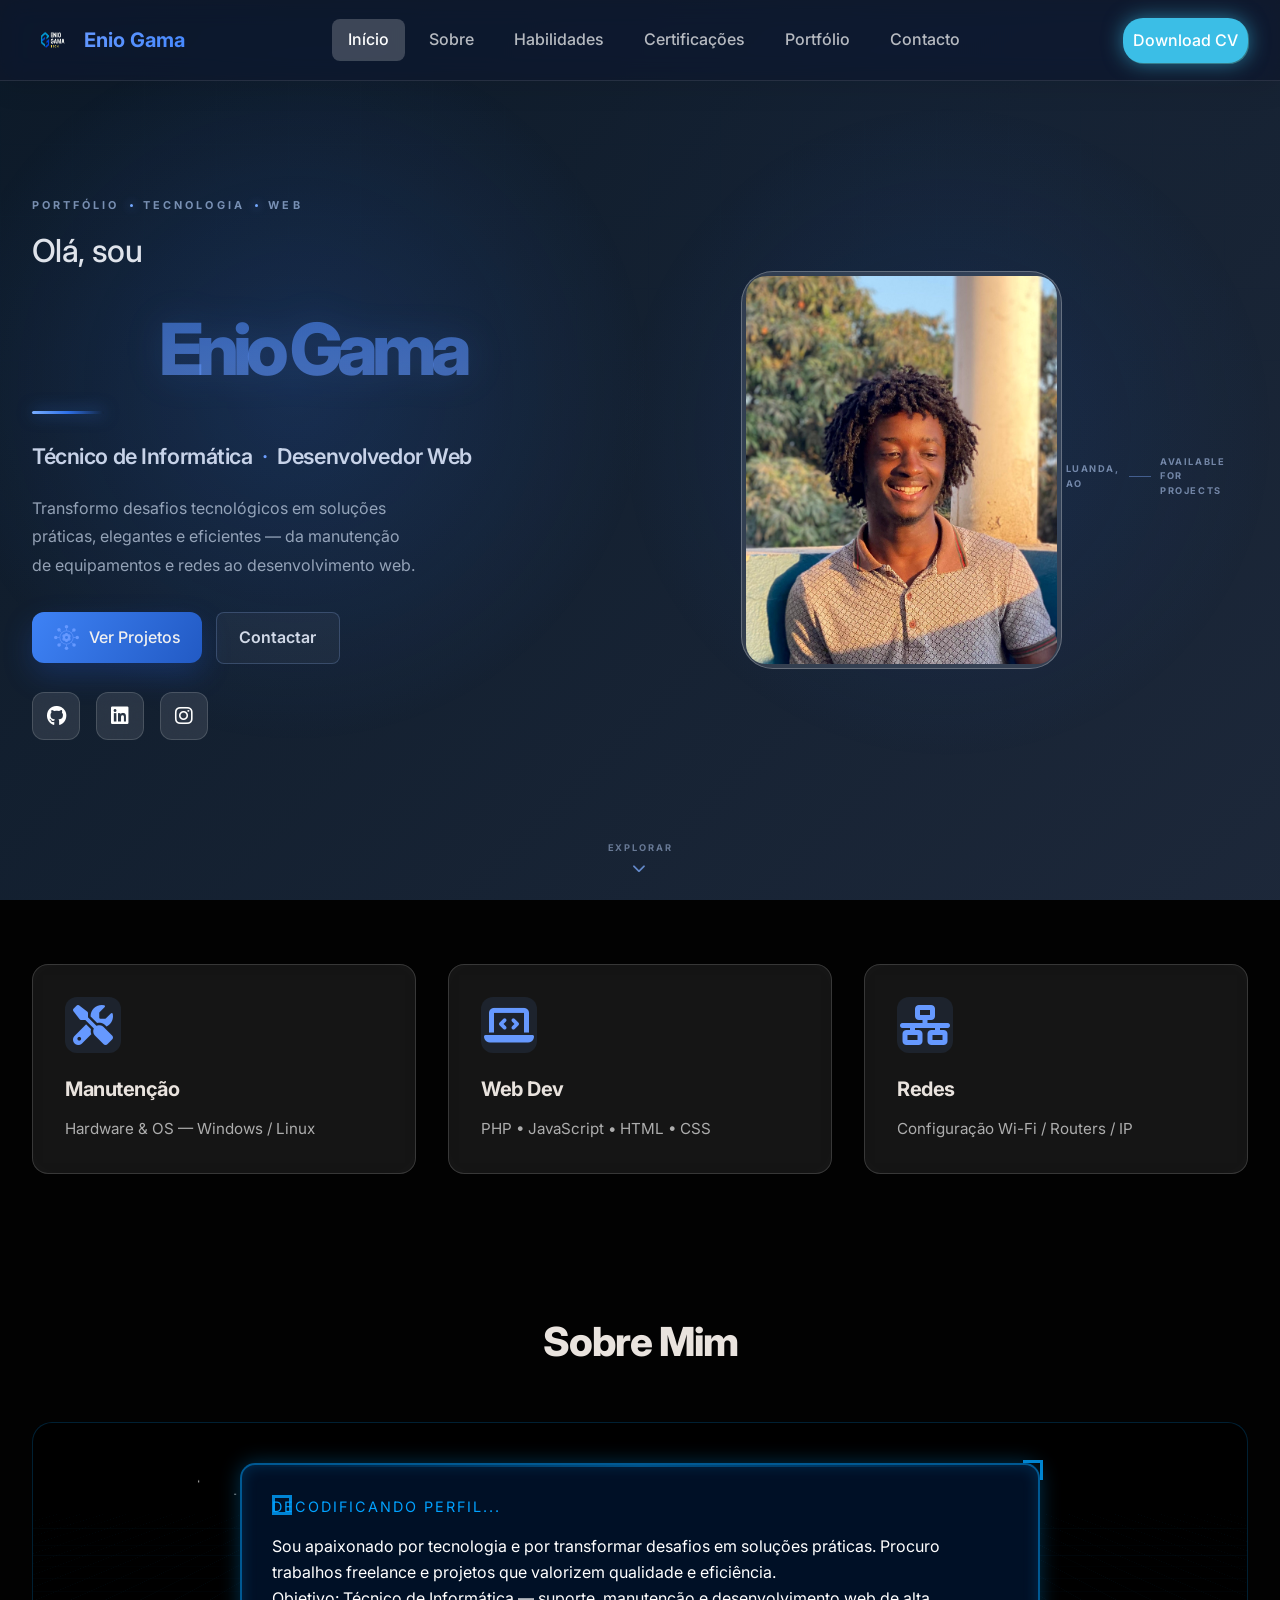
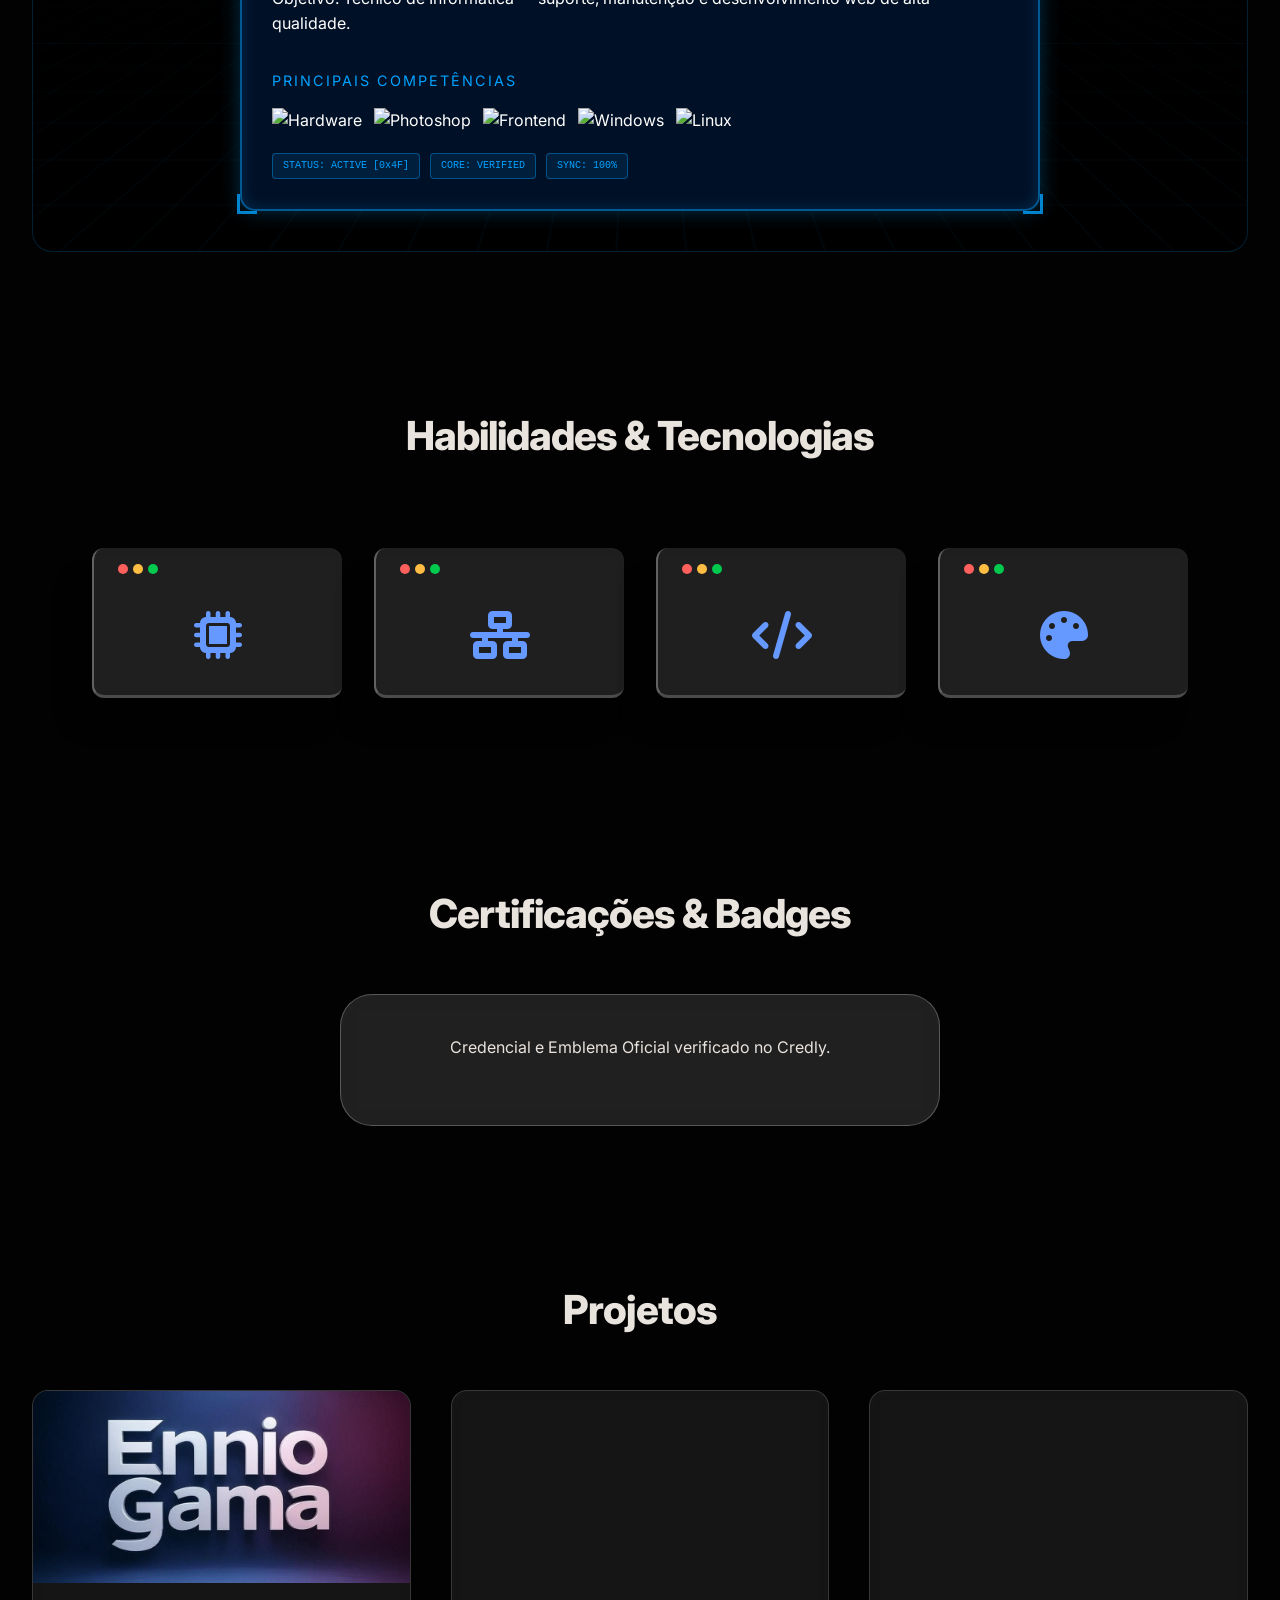
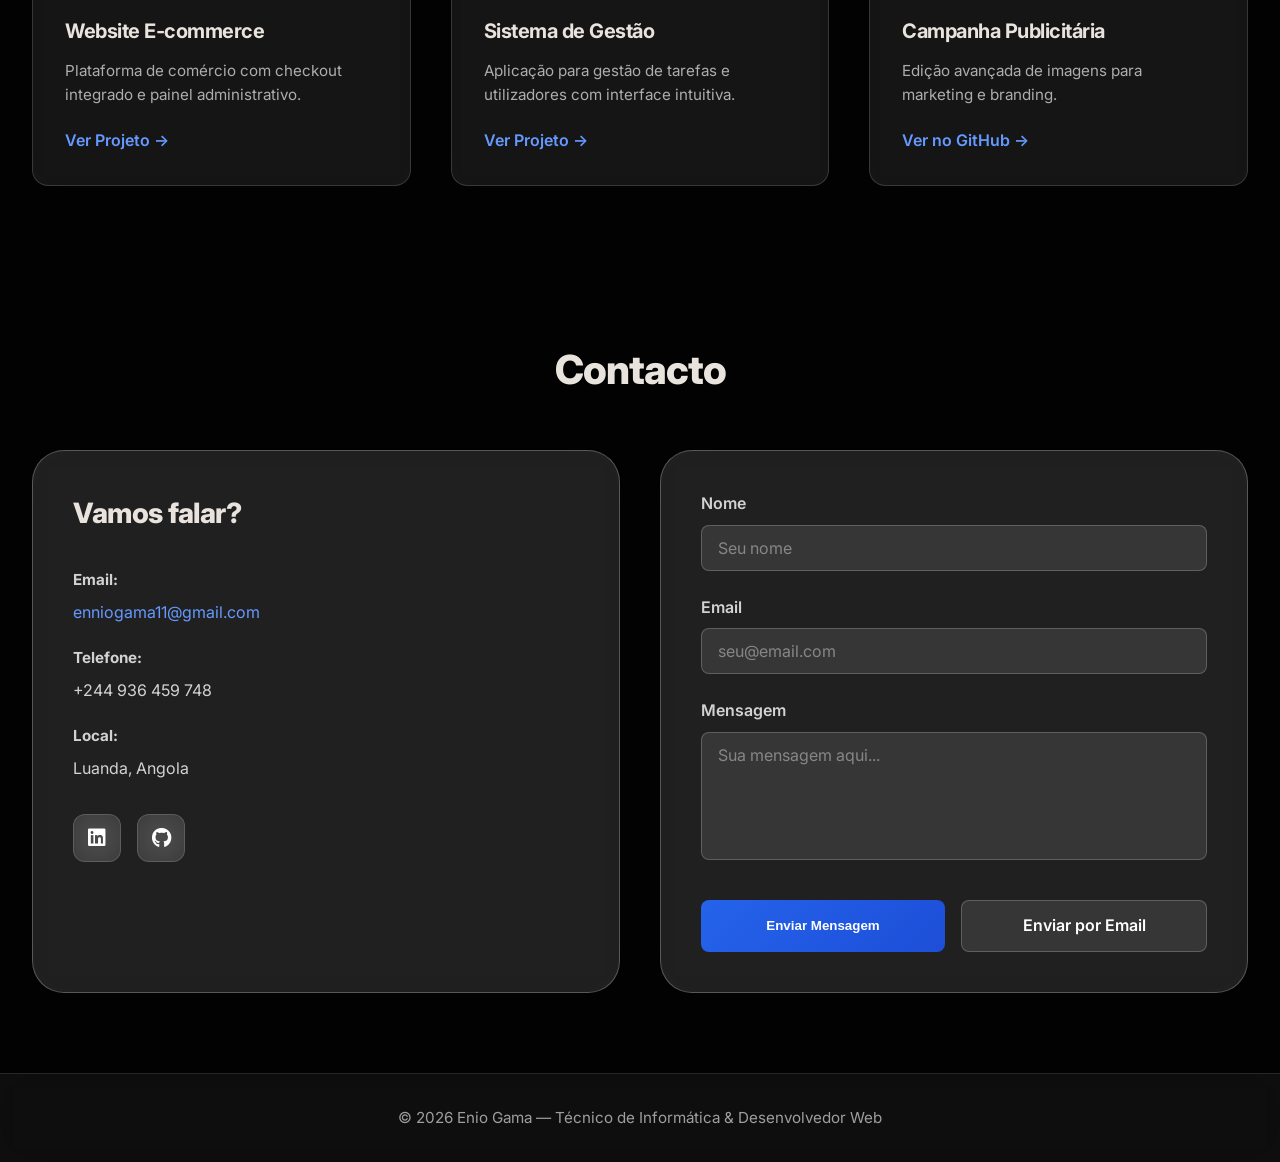
==== commit 966b0023: "refine portfolio hero presentation" ====
--- a/index.html
+++ b/index.html
@@ -216,7 +216,7 @@
         <div id="scrollProgress" class="scroll-progress-bar"></div>
     </div>
     <!-- Background with overlay -->
-    <div class="bg-layer" style="background-image: url('img/p0aRAGZ.png');" aria-hidden="true"></div>
+    <div class="bg-layer" aria-hidden="true"></div>
 
     <!-- Content -->
     <div class="content">
@@ -297,7 +297,10 @@
         <section id="inicio" class="hero-section">
             <div class="container hero-grid">
                 <div class="hero-content scroll-reveal">
-                    <h1 class="hero-title">Olá, sou <span class="animated-name-loader">
+                    <p class="hero-kicker">PORTFÓLIO <span></span> TECNOLOGIA <span></span> WEB</p>
+                    <h1 id="hero-title" class="hero-title">
+                        <span class="hero-greeting">Olá, sou</span>
+                        <span class="animated-name-loader" role="img" aria-label="Enio Gama">
                         <svg height="0" width="0" viewBox="0 0 600 120" class="absolute">
                             <defs xmlns="http://www.w3.org/2000/svg">
                                 <linearGradient gradientUnits="userSpaceOnUse" y2="0" x2="0" y1="120" x1="0" id="gradient-name">
@@ -331,13 +334,17 @@
                             </style>
                         </svg>
                     </span></h1>
-                    <p class="hero-subtitle">Técnico de Informática • Desenvolvedor Web</p>
-                    <p class="hero-description">Especializado em manutenção de hardware, redes e desenvolvimento web. Transformo desafios técnicos em soluções elegantes e eficientes.</p>
+                    <div class="hero-title-accent" aria-hidden="true"></div>
+                    <p class="hero-subtitle">
+                        <span>Técnico de Informática</span>
+                        <span class="subtitle-divider">·</span>
+                        <span>Desenvolvedor Web</span>
+                    </p>
+                    <p class="hero-description">Transformo desafios tecnológicos em soluções práticas, elegantes e eficientes — da manutenção de equipamentos e redes ao desenvolvimento web.</p>
 
                     <!-- CTA Buttons -->
                     <div class="hero-cta">
-                        <a href="#portfolio" class="Projects-Button-Link">
-                            <button class="Projects-Button">
+                        <a href="#portfolio" class="Projects-Button-Link Projects-Button" aria-label="Ver projetos">
                                 <span class="IconContainer">
                                     <svg xmlns="http://www.w3.org/2000/svg" fill="none" viewBox="0 0 259 259" class="svgBG">
                                         <circle stroke-width="7" stroke="#6699ff" r="69" cy="129.5" cx="129.5"></circle>
@@ -369,7 +376,6 @@
                                     </svg>
                                 </span>
                                 <span class="text">Ver Projetos</span>
-                            </button>
                         </a>
                         <a href="#contato" class="btn btn-secondary">Contactar</a>
                     </div>
@@ -390,14 +396,16 @@
 
                 <!-- Hero Image -->
                 <div class="hero-image scroll-reveal delay-200">
-                    <div class="glass-lg">
-                        <img src="img/enniogama.jpg" alt="Enio Gama" class="profile-img">
-                    </div>
+                        <div class="glass-lg">
+                            <img src="img/enniogama.jpg" alt="Enio Gama, Técnico de Informática e Desenvolvedor Web" class="profile-img">
+                        </div>
+                        <div class="hero-image-meta"><span>LUANDA, AO</span><span class="meta-line"></span><span>AVAILABLE FOR PROJECTS</span></div>
                 </div>
             </div>
 
             <!-- Scroll Indicator -->
-            <div class="scroll-indicator">
+            <div class="scroll-indicator" aria-hidden="true">
+                <span>Explorar</span>
                 <i class="fas fa-chevron-down"></i>
             </div>
         </section>
@@ -573,7 +581,7 @@
                 <h2 class="section-title">Projetos</h2>
                 <div class="portfolio-grid">
                     <article class="project-card glass-sm scroll-reveal">
-                        <div class="project-image" style="background-image: url('img/p0aRAGZ.png')"></div>
+                        <div class="project-image" style="background-image: url('img/LOGO1.jpg')"></div>
                         <div class="project-body">
                             <h3 class="project-title">Website E-commerce</h3>
                             <p class="project-desc">Plataforma de comércio com checkout integrado e painel administrativo.</p>
@@ -595,7 +603,7 @@
                         <div class="project-body">
                             <h3 class="project-title">Campanha Publicitária</h3>
                             <p class="project-desc">Edição avançada de imagens para marketing e branding.</p>
-                            <a href="#" class="project-link">Ver Projeto →</a>
+                            <a href="https://github.com/enniogama11" target="_blank" rel="noopener noreferrer" class="project-link">Ver no GitHub →</a>
                         </div>
                     </article>
                 </div>
@@ -664,7 +672,7 @@
         <!-- Footer -->
         <footer class="site-footer">
             <div class="container">
-                <p class="footer-text">© 2025 Enio Gama — Técnico de Informática & Desenvolvedor Web</p>
+                <p class="footer-text">© 2026 Enio Gama — Técnico de Informática & Desenvolvedor Web</p>
             </div>
         </footer>
     </div>
--- a/css/style.css
+++ b/css/style.css
@@ -1464,3 +1464,426 @@
         rotate: 1080deg;
     }
 }
+
+
+/* ===========================
+   HERO REFINEMENT — MIDNIGHT BLUE EDITORIAL
+   =========================== */
+
+.bg-layer {
+    background:
+        radial-gradient(circle at 72% 18%, rgba(43, 110, 255, 0.12), transparent 28%),
+        linear-gradient(135deg, #07111f 0%, #0d1a2b 52%, #101b2c 100%);
+}
+
+.hero-section {
+    position: relative;
+    isolation: isolate;
+    min-height: min(900px, 100vh);
+    padding-top: 7.5rem;
+    padding-bottom: 5rem;
+    overflow: hidden;
+}
+
+.hero-section::before {
+    content: '';
+    position: absolute;
+    inset: 0;
+    z-index: -1;
+    pointer-events: none;
+    background:
+        radial-gradient(circle at 23% 43%, rgba(54, 125, 255, 0.17), transparent 32%),
+        radial-gradient(circle at 74% 48%, rgba(35, 104, 223, 0.13), transparent 31%);
+}
+
+.hero-section::after {
+    content: '';
+    position: absolute;
+    inset: 0;
+    z-index: -1;
+    pointer-events: none;
+    opacity: 0.16;
+    background-image: linear-gradient(rgba(139, 184, 255, 0.08) 1px, transparent 1px), linear-gradient(90deg, rgba(139, 184, 255, 0.08) 1px, transparent 1px);
+    background-size: 72px 72px;
+    mask-image: linear-gradient(to bottom, rgba(0, 0, 0, 0.7), transparent 78%);
+}
+
+.hero-grid {
+    position: relative;
+    z-index: 1;
+    display: grid;
+    grid-template-columns: minmax(0, 1.1fr) minmax(320px, 0.9fr);
+    gap: clamp(3rem, 7vw, 7rem);
+    align-items: center;
+    text-align: left;
+}
+
+.hero-content {
+    max-width: 650px;
+    animation: none;
+}
+
+.hero-kicker {
+    display: flex;
+    align-items: center;
+    gap: 0.65rem;
+    margin-bottom: 1.5rem;
+    color: rgba(184, 211, 255, 0.62);
+    font-size: 0.68rem;
+    font-weight: 700;
+    letter-spacing: 0.28em;
+    line-height: 1;
+}
+
+.hero-kicker span {
+    display: inline-block;
+    width: 3px;
+    height: 3px;
+    border-radius: 50%;
+    background: #75a9ff;
+    box-shadow: 0 0 10px rgba(117, 169, 255, 0.9);
+}
+
+.hero-title {
+    display: flex;
+    flex-direction: column;
+    align-items: flex-start;
+    gap: 0.3rem;
+    margin-bottom: 0;
+    font-size: clamp(3.3rem, 7.5vw, 6.2rem);
+    font-weight: 800;
+    letter-spacing: -0.07em;
+    line-height: 0.93;
+}
+
+.hero-greeting {
+    color: rgba(246, 249, 255, 0.9);
+    font-size: 0.33em;
+    font-weight: 500;
+    letter-spacing: -0.02em;
+    line-height: 1;
+}
+
+.animated-name-loader {
+    display: block;
+    width: min(100%, 560px);
+    height: auto;
+    margin: 0.35rem 0 0;
+    overflow: visible;
+}
+
+.animated-name-svg {
+    display: block;
+    width: 100%;
+    height: auto;
+    overflow: visible;
+    filter: drop-shadow(0 0 18px rgba(76, 137, 255, 0.24));
+}
+
+.animated-name-svg text {
+    stroke-width: 2.2;
+    fill: url(#gradient-name) !important;
+    fill-opacity: 0.58;
+    paint-order: stroke fill;
+}
+
+.hero-title-accent {
+    width: 4.5rem;
+    height: 3px;
+    margin: 1.35rem 0 1.55rem;
+    border-radius: 999px;
+    background: linear-gradient(90deg, #78adff, #2e70e8, transparent);
+    box-shadow: 0 0 16px rgba(63, 132, 255, 0.55);
+}
+
+.hero-subtitle {
+    display: flex;
+    flex-wrap: wrap;
+    align-items: center;
+    gap: 0.6rem;
+    margin-bottom: 1.25rem;
+    color: rgba(224, 235, 255, 0.88);
+    font-size: clamp(1.05rem, 2vw, 1.35rem);
+    font-weight: 600;
+    letter-spacing: -0.02em;
+    line-height: 1.4;
+}
+
+.subtitle-divider {
+    color: #6d9fff;
+    font-size: 1.15em;
+    font-weight: 400;
+}
+
+.hero-description {
+    max-width: 560px;
+    margin-bottom: 2rem;
+    color: rgba(210, 222, 242, 0.68);
+    font-size: 1rem;
+    line-height: 1.8;
+    text-wrap: balance;
+}
+
+.hero-cta {
+    display: flex;
+    align-items: center;
+    justify-content: flex-start;
+    gap: 0.85rem;
+    margin-bottom: 1.75rem;
+}
+
+.Projects-Button-Link.Projects-Button {
+    min-height: 3.15rem;
+    padding: 0.78rem 1.35rem;
+    border-radius: 0.75rem;
+    color: #f7fbff;
+    background: linear-gradient(120deg, #3e82f5, #225ac4);
+    box-shadow: 0 12px 30px rgba(37, 99, 235, 0.24);
+}
+
+.Projects-Button-Link.Projects-Button:hover {
+    color: #fff;
+    box-shadow: 0 16px 36px rgba(48, 116, 255, 0.38);
+    transform: translateY(-3px);
+}
+
+.hero-cta .btn-secondary {
+    min-height: 3.15rem;
+    padding-inline: 1.4rem;
+    color: rgba(234, 241, 255, 0.88);
+    background: rgba(255, 255, 255, 0.045);
+    border-color: rgba(151, 187, 255, 0.22);
+}
+
+.hero-cta .btn-secondary:hover {
+    background: rgba(99, 153, 255, 0.1);
+    border-color: rgba(151, 187, 255, 0.42);
+}
+
+.hero-image {
+    display: flex;
+    justify-content: center;
+    width: 100%;
+    animation: none;
+}
+
+.hero-image-frame {
+    position: relative;
+    width: min(100%, 460px);
+    padding: 1.1rem 1.1rem 0;
+}
+
+.hero-image-frame::before {
+    content: '';
+    position: absolute;
+    inset: 9% 2% 10% 7%;
+    border: 1px solid rgba(100, 158, 255, 0.24);
+    border-radius: 2rem;
+    transform: rotate(4deg);
+    box-shadow: 0 0 60px rgba(38, 105, 233, 0.18);
+}
+
+.hero-image-frame .glass-lg {
+    position: relative;
+    z-index: 1;
+    padding: 0.55rem;
+    overflow: hidden;
+    background: linear-gradient(145deg, rgba(120, 170, 255, 0.18), rgba(255, 255, 255, 0.055));
+    border: 1px solid rgba(151, 193, 255, 0.38);
+    border-radius: 1.6rem;
+    box-shadow: 0 28px 70px rgba(0, 0, 0, 0.38), 0 0 52px rgba(48, 121, 255, 0.2);
+}
+
+.hero-image-orbit {
+    position: absolute;
+    z-index: 0;
+    top: 4%;
+    right: -3%;
+    width: 82%;
+    aspect-ratio: 1;
+    border: 1px solid rgba(92, 151, 255, 0.24);
+    border-radius: 50%;
+    transform: rotate(-18deg);
+}
+
+.hero-image-orbit::after {
+    content: '';
+    position: absolute;
+    top: 8%;
+    right: 12%;
+    width: 0.5rem;
+    height: 0.5rem;
+    border-radius: 50%;
+    background: #72a6ff;
+    box-shadow: 0 0 15px 4px rgba(114, 166, 255, 0.6);
+}
+
+.profile-img {
+    position: relative;
+    z-index: 1;
+    display: block;
+    width: 100%;
+    max-width: none;
+    aspect-ratio: 4 / 5;
+    border-radius: 1.25rem;
+    object-fit: cover;
+    object-position: center 30%;
+    filter: saturate(0.9) contrast(1.04);
+    box-shadow: none;
+    animation: profileFloat 7s ease-in-out infinite;
+}
+
+.hero-image-meta {
+    position: relative;
+    z-index: 2;
+    display: flex;
+    align-items: center;
+    gap: 0.6rem;
+    padding: 0.85rem 0.25rem 0;
+    color: rgba(189, 214, 255, 0.55);
+    font-size: 0.58rem;
+    font-weight: 700;
+    letter-spacing: 0.17em;
+}
+
+.meta-line {
+    width: 2.5rem;
+    height: 1px;
+    background: rgba(126, 173, 255, 0.42);
+}
+
+.scroll-indicator {
+    display: flex;
+    flex-direction: column;
+    align-items: center;
+    gap: 0.4rem;
+    bottom: 1.5rem;
+    color: rgba(193, 215, 255, 0.48);
+    font-size: 0.58rem;
+    font-weight: 700;
+    letter-spacing: 0.2em;
+    text-transform: uppercase;
+}
+
+.scroll-indicator i {
+    font-size: 0.85rem;
+    color: rgba(127, 174, 255, 0.74);
+}
+
+@keyframes profileFloat {
+    0%, 100% { transform: translateY(0); }
+    50% { transform: translateY(-10px); }
+}
+
+@media (max-width: 767px) {
+    .hero-section {
+        min-height: auto;
+        padding-top: 7rem;
+        padding-bottom: 5.5rem;
+    }
+
+    .hero-grid {
+        grid-template-columns: 1fr;
+        gap: 2.4rem;
+        text-align: center;
+    }
+
+    .hero-image {
+        grid-row: 1;
+    }
+
+    .hero-content {
+        grid-row: 2;
+        max-width: 100%;
+    }
+
+    .hero-kicker {
+        justify-content: center;
+        margin-bottom: 1.15rem;
+        font-size: 0.58rem;
+        letter-spacing: 0.19em;
+    }
+
+    .hero-title {
+        align-items: center;
+        font-size: clamp(3.1rem, 15vw, 5rem);
+    }
+
+    .animated-name-loader {
+        width: min(100%, 390px);
+    }
+
+    .hero-title-accent {
+        margin: 1.1rem auto 1.2rem;
+    }
+
+    .hero-subtitle {
+        justify-content: center;
+        font-size: 1rem;
+    }
+
+    .hero-description {
+        width: 90%;
+        max-width: 560px;
+        margin: 0 auto 1.75rem;
+        font-size: 0.92rem;
+        line-height: 1.7;
+    }
+
+    .hero-cta {
+        justify-content: center;
+        flex-wrap: wrap;
+        margin-bottom: 1.5rem;
+    }
+
+    .hero-image-frame {
+        width: min(100%, 350px);
+        padding-inline: 0.8rem;
+    }
+
+    .hero-image-meta {
+        justify-content: center;
+        font-size: 0.5rem;
+    }
+
+    .hero-image-orbit {
+        right: -5%;
+    }
+
+    .scroll-indicator {
+        bottom: 1rem;
+    }
+}
+
+@media (max-width: 420px) {
+    .hero-section {
+        padding-top: 6.5rem;
+    }
+
+    .hero-kicker {
+        gap: 0.45rem;
+        letter-spacing: 0.12em;
+    }
+
+    .hero-cta > a {
+        width: 100%;
+    }
+
+    .hero-cta .Projects-Button {
+        justify-content: center;
+    }
+}
+
+@media (prefers-reduced-motion: reduce) {
+    html {
+        scroll-behavior: auto;
+    }
+
+    *,
+    *::before,
+    *::after {
+        animation-duration: 0.01ms !important;
+        animation-iteration-count: 1 !important;
+        transition-duration: 0.01ms !important;
+    }
+}
